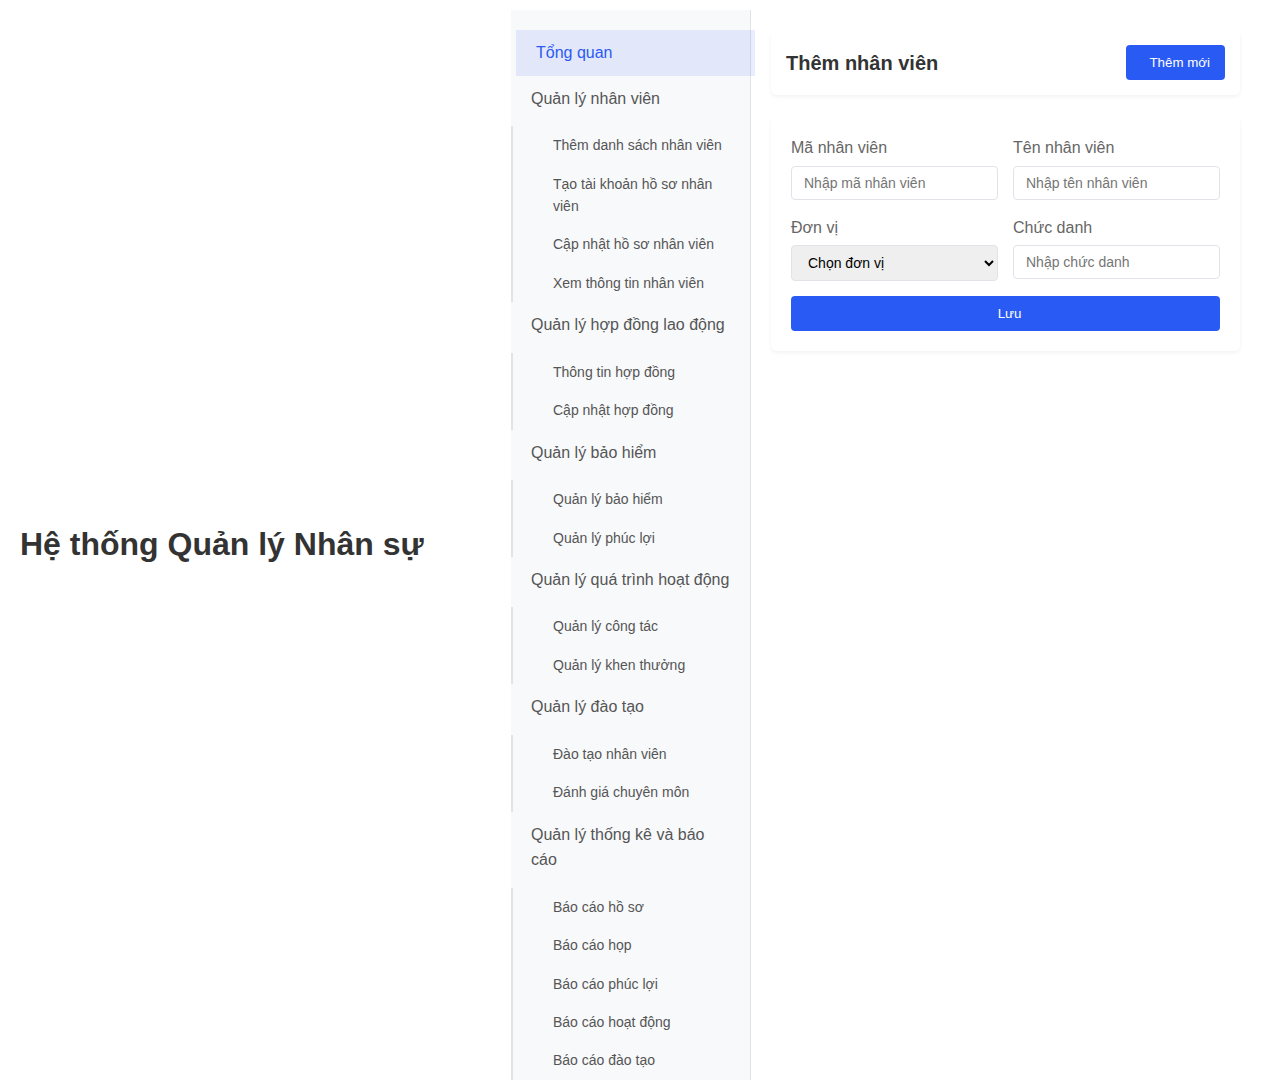
==== hethong.html @ c379ee9c "Add files via upload" ====
<!DOCTYPE html>
<html lang="en">
<head>
    <meta charset="UTF-8">
    <meta name="viewport" content="width=device-width, initial-scale=1.0">
    <title>Document</title>
    <link rel="stylesheet" href="hethong.css">
</head>
<body>
    <!-- App Header --> 
 <div class="app-header">
    <div class="logo">
        <h1>Hệ thống Quản lý Nhân sự</h1>
    </div>
    <div class="user-profile" id="user-profile" style="display: none;">
        <img src="https://via.placeholder.com/40" alt="Avatar" class="user-avatar" id="user-avatar">
        <div class="dropdown-menu" id="dropdown-menu" style="display: none;">
            <p id="username-display"></p>
            <button onclick="handleLogout()">Log Out</button>
        </div>
    </div>

<div class="app-container">
    <div class="sidebar">
        <ul class="sidebar-menu">
            <li>
                <a href="#" class="active">
                    <i class="fas fa-home"></i> Tổng quan
                </a>
            </li>
            <li>
                <a href="#" onclick="showSection('employee-management')">
                    <i class="fas fa-users"></i> Quản lý nhân viên
                </a>
                <ul>
                    <li><a href="#" onclick="showSection('employee-list')">Thêm danh sách nhân viên</a></li>
                    <li><a href="#" onclick="showSection('create-account')">Tạo tài khoản hồ sơ nhân viên</a></li>
                    <li><a href="#" onclick="showSection('update-profile')">Cập nhật hồ sơ nhân viên</a></li>
                    <li><a href="#" onclick="showSection('view-profile')">Xem thông tin nhân viên</a></li>
                </ul>
            </li>
            <li>
                <a href="#" onclick="showSection('contract-management')">
                    <i class="fas fa-file-contract"></i> Quản lý hợp đồng lao động
                </a>
                <ul>
                    <li><a href="#" onclick="showSection('contract-info')">Thông tin hợp đồng</a></li>
                    <li><a href="#" onclick="showSection('contract-update')">Cập nhật hợp đồng</a></li>
                </ul>
            </li>
            <li>
                <a href="#" onclick="showSection('insurance-management')">
                    <i class="fas fa-shield-alt"></i> Quản lý bảo hiểm
                </a>
                <ul>
                    <li><a href="#" onclick="showSection('insurance-management')">Quản lý bảo hiểm</a></li>
                    <li><a href="#" onclick="showSection('benefit-management')">Quản lý phúc lợi</a></li>
                </ul>
            </li>
            <li>
                <a href="#" onclick="showSection('work-process')">
                    <i class="fas fa-road"></i> Quản lý quá trình hoạt động
                </a>
                <ul>
                    <li><a href="#" onclick="showSection('work-assignment')">Quản lý công tác</a></li>
                    <li><a href="#" onclick="showSection('merit-management')">Quản lý khen thưởng</a></li>
                </ul>
            </li>
            <li>
                <a href="#" onclick="showSection('training')">
                    <i class="fas fa-graduation-cap"></i> Quản lý đào tạo
                </a>
                <ul>
                    <li><a href="#" onclick="showSection('employee-training')">Đào tạo nhân viên</a></li>
                    <li><a href="#" onclick="showSection('course-evaluation')">Đánh giá chuyên môn</a></li>
                </ul>
            </li>
            <li>
                <a href="#" onclick="showSection('reporting')">
                    <i class="fas fa-chart-bar"></i> Quản lý thống kê và báo cáo
                </a>
                <ul>
                    <li><a href="#" onclick="showSection('profile-report')">Báo cáo hồ sơ</a></li>
                    <li><a href="#" onclick="showSection('meeting-report')">Báo cáo họp</a></li>
                    <li><a href="#" onclick="showSection('salary-report')">Báo cáo phúc lợi</a></li>
                    <li><a href="#" onclick="showSection('activity-report')">Báo cáo hoạt động</a></li>
                    <li><a href="#" onclick="showSection('training-report')">Báo cáo đào tạo</a></li>
                </ul>
            </li>
        </ul>
    </div>
    <div class="main-content">
        <div class="content-header">
            <h1>Thêm nhân viên</h1>
            <button class="btn-primary" id="add-employee-btn">
                <i class="fas fa-plus"></i> Thêm mới
            </button>
        </div>
        <div class="content-area" id="content-area">
            <form id="add-employee-form">
                <div class="form-group">
                    <label>Mã nhân viên</label>
                    <input type="text" placeholder="Nhập mã nhân viên">
                </div>
                <div class="form-group">
                    <label>Tên nhân viên</label>
                    <input type="text" placeholder="Nhập tên nhân viên">
                </div>
                <div class="form-group">
                    <label>Đơn vị</label>
                    <select>
                        <option>Chọn đơn vị</option>
                        <option>Phòng nhân sự</option>
                        <option>Phòng kỹ thuật</option>
                    </select>
                </div>
                <div class="form-group">
                    <label>Chức danh</label>
                    <input type="text" placeholder="Nhập chức danh">
                </div>
                <button type="submit" class="btn-primary">
                    <i class="fas fa-save"></i> Lưu
                </button>
            </form>
        </div>
    </div>
</div>
</body>
</html>
---- hethong.css ----
:root {
    --primary-color: #2a5af4;
    --background-color: #f4f5f9;
    --text-color: #333;
    --card-bg: #ffffff;
    --border-color: #e0e4e8;
    --sidebar-bg: #f8f9fb;
    --sidebar-text: #555;
}

* {
    margin: 0;
    padding: 0;
    box-sizing: border-box;
}

body {
    font-family: -apple-system, BlinkMacSystemFont, 'Segoe UI', Roboto, 'Helvetica Neue', Arial, sans-serif;
    background-color: var(--background-color);
    color: var(--text-color);
    line-height: 1.6;
}

.app-header {
    background-color: var(--card-bg);
    display: flex;
    justify-content: space-between;
    align-items: center;
    padding: 10px 20px;
    box-shadow: 0 2px 4px rgba(0,0,0,0.05);
}

.user-profile {
    position: relative;
    display: inline-block;
    cursor: pointer;
}

.user-avatar {
    width: 40px;
    height: 40px;
    border-radius: 50%;
    border: 2px solid #ccc;
}

.dropdown-menu {
    position: absolute;
    top: 50px;
    right: 0;
    background: #fff;
    border: 1px solid #ccc;
    border-radius: 5px;
    padding: 10px;
    box-shadow: 0 4px 6px rgba(0, 0, 0, 0.1);
    z-index: 1000;
}

.dropdown-menu p {
    margin: 0;
    font-weight: bold;
}

.dropdown-menu button {
    margin-top: 10px;
    padding: 5px 10px;
    background: #f44336;
    color: #fff;
    border: none;
    border-radius: 5px;
    cursor: pointer;
}

.dropdown-menu button:hover {
    background: #d32f2f;
}

.app-container {
    display: flex;
    min-height: 100vh;
}

.sidebar {
    width: 240px;
    background-color: var(--sidebar-bg);
    border-right: 1px solid var(--border-color);
    padding-top: 20px;
    transition: width 0.3s ease;
}

.sidebar:hover {
    width: 260px;
}

.sidebar-menu {
    list-style: none;
}

.sidebar-menu > li > a {
    display: flex;
    align-items: center;
    padding: 10px 20px;
    color: var(--sidebar-text);
    text-decoration: none;
    font-weight: 500;
    transition: background-color 0.2s, transform 0.2s, color 0.3s;
}

.sidebar-menu > li > a:hover,
.sidebar-menu > li > a.active {
    background-color: rgba(42, 90, 244, 0.1);
    color: var(--primary-color);
    transform: translateX(5px);
}

.sidebar-menu ul {
    list-style: none;
    padding-left: 20px;
    margin-top: 5px;
    border-left: 2px solid var(--border-color);
}

.sidebar-menu ul li a {
    display: block;
    padding: 8px 20px;
    color: var(--sidebar-text);
    text-decoration: none;
    font-size: 14px;
    transition: color 0.3s, transform 0.2s;
}

.sidebar-menu ul li a:hover {
    color: var(--primary-color);
    transform: translateX(10px);
}

.sidebar-menu ul li a:active {
    color: #1e42c0;
    transform: translateX(10px) scale(0.98);
}

.sidebar-menu ul li a.active {
    font-weight: bold;
    color: var(--primary-color);
}

.main-content {
    flex-grow: 1;
    padding: 20px;
}

.content-header {
    display: flex;
    justify-content: space-between;
    align-items: center;
    margin-bottom: 20px;
    background-color: var(--card-bg);
    padding: 15px;
    border-radius: 6px;
    box-shadow: 0 2px 4px rgba(0,0,0,0.05);
}

.content-header h1 {
    font-size: 20px;
    font-weight: 600;
}

.content-area {
    background-color: var(--card-bg);
    border-radius: 6px;
    padding: 20px;
    box-shadow: 0 2px 4px rgba(0,0,0,0.05);
}

#add-employee-form {
    display: grid;
    grid-template-columns: 1fr 1fr;
    gap: 15px;
}

.form-group {
    display: flex;
    flex-direction: column;
}

.form-group label {
    margin-bottom: 5px;
    font-weight: 500;
    color: #666;
}

.form-group input,
.form-group select {
    padding: 8px 12px;
    border: 1px solid var(--border-color);
    border-radius: 4px;
    font-size: 14px;
}

.btn-primary, .btn-logout {
    background-color: var(--primary-color);
    color: white;
    border: none;
    padding: 10px 15px;
    border-radius: 4px;
    cursor: pointer;
    display: flex;
    align-items: center;
    justify-content: center;
    gap: 8px;
    transition: transform 0.2s ease, background-color 0.2s ease;
}

.btn-primary {
    grid-column: span 2;
}

.btn-primary:hover,
.btn-logout:hover {
    background-color: #1e42c0;
    transform: scale(1.05);
}

.btn-primary:active, .btn-logout:active {
    transform: scale(0.95);
}

.login-modal {
    display: none;
    position: fixed;
    z-index: 1000;
    left: 0;
    top: 0;
    width: 100%;
    height: 100%;
    background-color: rgba(0,0,0,0.5);
    justify-content: center;
    align-items: center;
    opacity: 0;
    transition: opacity 0.3s ease;
}

.login-modal.show {
    display: flex;
    opacity: 1;
}

.login-form {
    background-color: white;
    padding: 30px;
    border-radius: 8px;
    width: 300px;
    box-shadow: 0 4px 6px rgba(0,0,0,0.1);
    transform: scale(0.9);
    transition: transform 0.3s ease;
}

.login-modal.show .login-form {
    transform: scale(1);
}

@media (max-width: 768px) {
    #add-employee-form {
        grid-template-columns: 1fr;
    }

    .btn-primary {
        grid-column: span 1;
    }
}

/* Animation for sidebar menu items */
.sidebar-menu > li > a {
    transition: background-color 0.3s ease, transform 0.2s ease, color 0.3s ease;
}

.sidebar-menu > li > a:hover {
    transform: translateX(5px);
    color: var(--primary-color);
}

.sidebar-menu > li > a:active {
    transform: translateX(5px) scale(0.98);
    background-color: rgba(42, 90, 244, 0.2);
}

.sidebar-menu ul li a {
    transition: color 0.3s ease, transform 0.2s ease;
}

.sidebar-menu ul li a:hover {
    transform: translateX(10px);
    color: var(--primary-color);
}

.sidebar-menu ul li a:active {
    transform: translateX(10px) scale(0.98);
    color: #1e42c0;
}
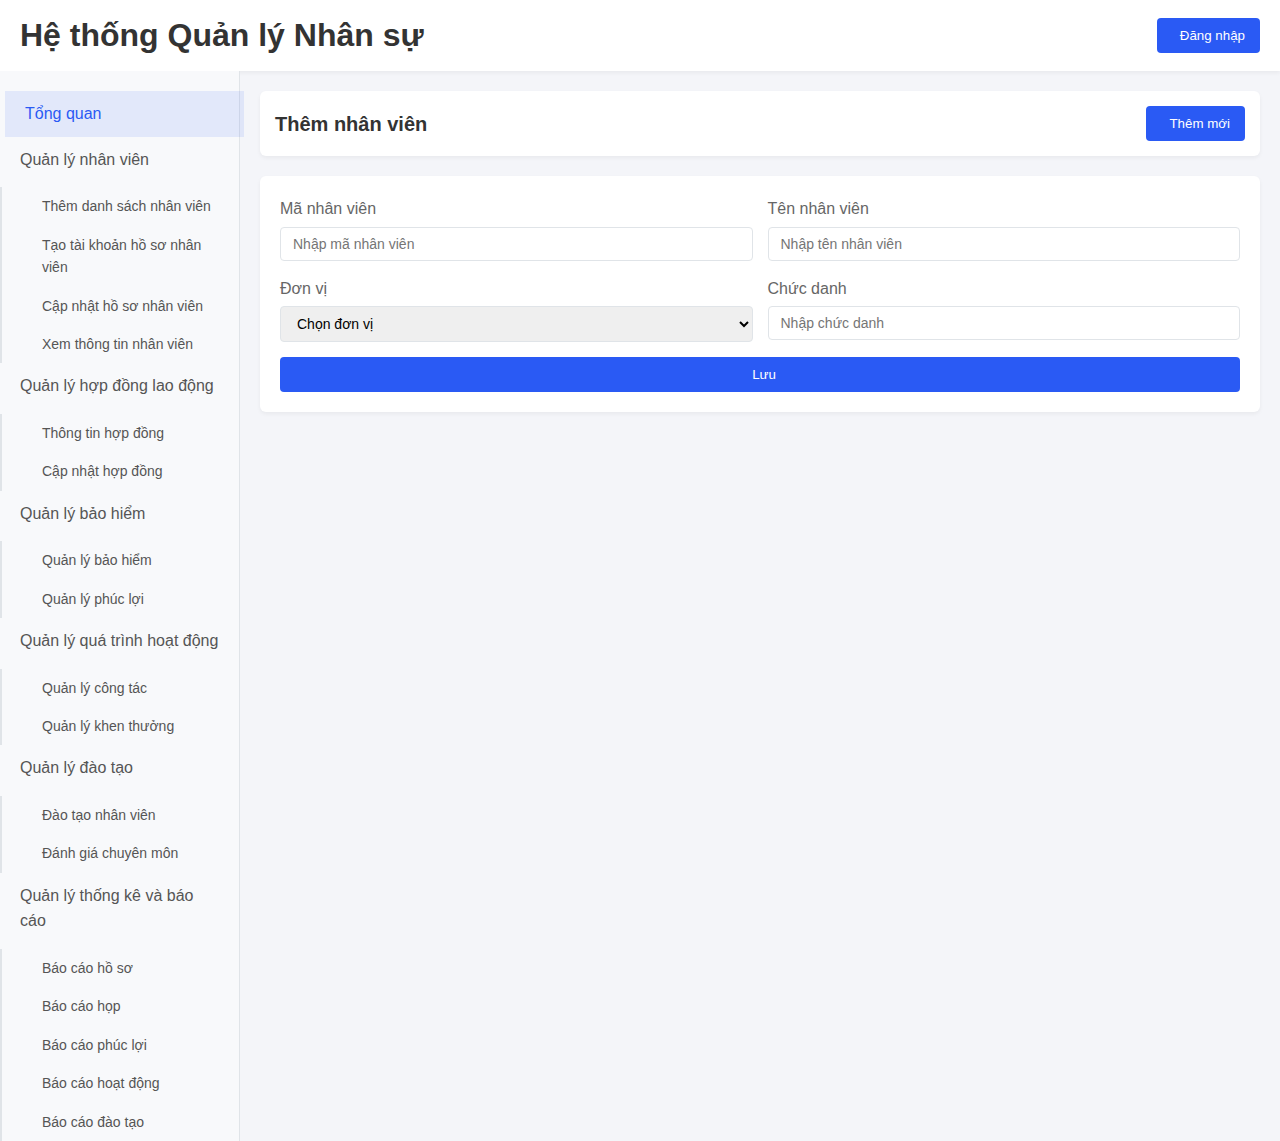
==== commit 08524ee8: "Update hethong.html" ====
--- a/hethong.html
+++ b/hethong.html
@@ -8,122 +8,127 @@
 </head>
 <body>
     <!-- App Header --> 
- <div class="app-header">
-    <div class="logo">
-        <h1>Hệ thống Quản lý Nhân sự</h1>
+    <div class="app-header">
+        <div class="logo">
+            <h1>Hệ thống Quản lý Nhân sự</h1>
+        </div>
+        <div class="user-profile" id="user-profile" style="display: none;">
+            <img src="/api/placeholder/40/40" alt="Avatar" class="user-avatar" id="user-avatar">
+            <span id="username-display"></span>
+            <button class="btn-logout" id="logout-btn">
+                <i class="fas fa-sign-out-alt"></i> Đăng xuất
+            </button>
+        </div>
+        <button class="btn-primary" id="login-btn">
+            <i class="fas fa-sign-in-alt"></i> Đăng nhập
+        </button>
     </div>
-    <div class="user-profile" id="user-profile" style="display: none;">
-        <img src="https://via.placeholder.com/40" alt="Avatar" class="user-avatar" id="user-avatar">
-        <div class="dropdown-menu" id="dropdown-menu" style="display: none;">
-            <p id="username-display"></p>
-            <button onclick="handleLogout()">Log Out</button>
+
+    <div class="app-container">
+        <div class="sidebar">
+            <ul class="sidebar-menu">
+                <li>
+                    <a href="#" class="active">
+                        <i class="fas fa-home"></i> Tổng quan
+                    </a>
+                </li>
+                <li>
+                    <a href="#" onclick="showSection('employee-management')">
+                        <i class="fas fa-users"></i> Quản lý nhân viên
+                    </a>
+                    <ul>
+                        <li><a href="#" onclick="showSection('employee-list')">Thêm danh sách nhân viên</a></li>
+                        <li><a href="#" onclick="showSection('create-account')">Tạo tài khoản hồ sơ nhân viên</a></li>
+                        <li><a href="#" onclick="showSection('update-profile')">Cập nhật hồ sơ nhân viên</a></li>
+                        <li><a href="#" onclick="showSection('view-profile')">Xem thông tin nhân viên</a></li>
+                    </ul>
+                </li>
+                <li>
+                    <a href="#" onclick="showSection('contract-management')">
+                        <i class="fas fa-file-contract"></i> Quản lý hợp đồng lao động
+                    </a>
+                    <ul>
+                        <li><a href="#" onclick="showSection('contract-info')">Thông tin hợp đồng</a></li>
+                        <li><a href="#" onclick="showSection('contract-update')">Cập nhật hợp đồng</a></li>
+                    </ul>
+                </li>
+                <li>
+                    <a href="#" onclick="showSection('insurance-management')">
+                        <i class="fas fa-shield-alt"></i> Quản lý bảo hiểm
+                    </a>
+                    <ul>
+                        <li><a href="#" onclick="showSection('insurance-management')">Quản lý bảo hiểm</a></li>
+                        <li><a href="#" onclick="showSection('benefit-management')">Quản lý phúc lợi</a></li>
+                    </ul>
+                </li>
+                <li>
+                    <a href="#" onclick="showSection('work-process')">
+                        <i class="fas fa-road"></i> Quản lý quá trình hoạt động
+                    </a>
+                    <ul>
+                        <li><a href="#" onclick="showSection('work-assignment')">Quản lý công tác</a></li>
+                        <li><a href="#" onclick="showSection('merit-management')">Quản lý khen thưởng</a></li>
+                    </ul>
+                </li>
+                <li>
+                    <a href="#" onclick="showSection('training')">
+                        <i class="fas fa-graduation-cap"></i> Quản lý đào tạo
+                    </a>
+                    <ul>
+                        <li><a href="#" onclick="showSection('employee-training')">Đào tạo nhân viên</a></li>
+                        <li><a href="#" onclick="showSection('course-evaluation')">Đánh giá chuyên môn</a></li>
+                    </ul>
+                </li>
+                <li>
+                    <a href="#" onclick="showSection('reporting')">
+                        <i class="fas fa-chart-bar"></i> Quản lý thống kê và báo cáo
+                    </a>
+                    <ul>
+                        <li><a href="#" onclick="showSection('profile-report')">Báo cáo hồ sơ</a></li>
+                        <li><a href="#" onclick="showSection('meeting-report')">Báo cáo họp</a></li>
+                        <li><a href="#" onclick="showSection('salary-report')">Báo cáo phúc lợi</a></li>
+                        <li><a href="#" onclick="showSection('activity-report')">Báo cáo hoạt động</a></li>
+                        <li><a href="#" onclick="showSection('training-report')">Báo cáo đào tạo</a></li>
+                    </ul>
+                </li>
+            </ul>
+        </div>
+        <div class="main-content">
+            <div class="content-header">
+                <h1>Thêm nhân viên</h1>
+                <button class="btn-primary" id="add-employee-btn">
+                    <i class="fas fa-plus"></i> Thêm mới
+                </button>
+            </div>
+            <div class="content-area" id="content-area">
+                <form id="add-employee-form">
+                    <div class="form-group">
+                        <label>Mã nhân viên</label>
+                        <input type="text" placeholder="Nhập mã nhân viên">
+                    </div>
+                    <div class="form-group">
+                        <label>Tên nhân viên</label>
+                        <input type="text" placeholder="Nhập tên nhân viên">
+                    </div>
+                    <div class="form-group">
+                        <label>Đơn vị</label>
+                        <select>
+                            <option>Chọn đơn vị</option>
+                            <option>Phòng nhân sự</option>
+                            <option>Phòng kỹ thuật</option>
+                        </select>
+                    </div>
+                    <div class="form-group">
+                        <label>Chức danh</label>
+                        <input type="text" placeholder="Nhập chức danh">
+                    </div>
+                    <button type="submit" class="btn-primary">
+                        <i class="fas fa-save"></i> Lưu
+                    </button>
+                </form>
+            </div>
         </div>
     </div>
 
-<div class="app-container">
-    <div class="sidebar">
-        <ul class="sidebar-menu">
-            <li>
-                <a href="#" class="active">
-                    <i class="fas fa-home"></i> Tổng quan
-                </a>
-            </li>
-            <li>
-                <a href="#" onclick="showSection('employee-management')">
-                    <i class="fas fa-users"></i> Quản lý nhân viên
-                </a>
-                <ul>
-                    <li><a href="#" onclick="showSection('employee-list')">Thêm danh sách nhân viên</a></li>
-                    <li><a href="#" onclick="showSection('create-account')">Tạo tài khoản hồ sơ nhân viên</a></li>
-                    <li><a href="#" onclick="showSection('update-profile')">Cập nhật hồ sơ nhân viên</a></li>
-                    <li><a href="#" onclick="showSection('view-profile')">Xem thông tin nhân viên</a></li>
-                </ul>
-            </li>
-            <li>
-                <a href="#" onclick="showSection('contract-management')">
-                    <i class="fas fa-file-contract"></i> Quản lý hợp đồng lao động
-                </a>
-                <ul>
-                    <li><a href="#" onclick="showSection('contract-info')">Thông tin hợp đồng</a></li>
-                    <li><a href="#" onclick="showSection('contract-update')">Cập nhật hợp đồng</a></li>
-                </ul>
-            </li>
-            <li>
-                <a href="#" onclick="showSection('insurance-management')">
-                    <i class="fas fa-shield-alt"></i> Quản lý bảo hiểm
-                </a>
-                <ul>
-                    <li><a href="#" onclick="showSection('insurance-management')">Quản lý bảo hiểm</a></li>
-                    <li><a href="#" onclick="showSection('benefit-management')">Quản lý phúc lợi</a></li>
-                </ul>
-            </li>
-            <li>
-                <a href="#" onclick="showSection('work-process')">
-                    <i class="fas fa-road"></i> Quản lý quá trình hoạt động
-                </a>
-                <ul>
-                    <li><a href="#" onclick="showSection('work-assignment')">Quản lý công tác</a></li>
-                    <li><a href="#" onclick="showSection('merit-management')">Quản lý khen thưởng</a></li>
-                </ul>
-            </li>
-            <li>
-                <a href="#" onclick="showSection('training')">
-                    <i class="fas fa-graduation-cap"></i> Quản lý đào tạo
-                </a>
-                <ul>
-                    <li><a href="#" onclick="showSection('employee-training')">Đào tạo nhân viên</a></li>
-                    <li><a href="#" onclick="showSection('course-evaluation')">Đánh giá chuyên môn</a></li>
-                </ul>
-            </li>
-            <li>
-                <a href="#" onclick="showSection('reporting')">
-                    <i class="fas fa-chart-bar"></i> Quản lý thống kê và báo cáo
-                </a>
-                <ul>
-                    <li><a href="#" onclick="showSection('profile-report')">Báo cáo hồ sơ</a></li>
-                    <li><a href="#" onclick="showSection('meeting-report')">Báo cáo họp</a></li>
-                    <li><a href="#" onclick="showSection('salary-report')">Báo cáo phúc lợi</a></li>
-                    <li><a href="#" onclick="showSection('activity-report')">Báo cáo hoạt động</a></li>
-                    <li><a href="#" onclick="showSection('training-report')">Báo cáo đào tạo</a></li>
-                </ul>
-            </li>
-        </ul>
-    </div>
-    <div class="main-content">
-        <div class="content-header">
-            <h1>Thêm nhân viên</h1>
-            <button class="btn-primary" id="add-employee-btn">
-                <i class="fas fa-plus"></i> Thêm mới
-            </button>
-        </div>
-        <div class="content-area" id="content-area">
-            <form id="add-employee-form">
-                <div class="form-group">
-                    <label>Mã nhân viên</label>
-                    <input type="text" placeholder="Nhập mã nhân viên">
-                </div>
-                <div class="form-group">
-                    <label>Tên nhân viên</label>
-                    <input type="text" placeholder="Nhập tên nhân viên">
-                </div>
-                <div class="form-group">
-                    <label>Đơn vị</label>
-                    <select>
-                        <option>Chọn đơn vị</option>
-                        <option>Phòng nhân sự</option>
-                        <option>Phòng kỹ thuật</option>
-                    </select>
-                </div>
-                <div class="form-group">
-                    <label>Chức danh</label>
-                    <input type="text" placeholder="Nhập chức danh">
-                </div>
-                <button type="submit" class="btn-primary">
-                    <i class="fas fa-save"></i> Lưu
-                </button>
-            </form>
-        </div>
-    </div>
-</div>
 </body>
-</html>+</html>
--- a/hethong.css
+++ b/hethong.css
@@ -31,47 +31,16 @@
 }
 
 .user-profile {
-    position: relative;
-    display: inline-block;
-    cursor: pointer;
+    display: flex;
+    align-items: center;
+    gap: 10px;
 }
 
 .user-avatar {
     width: 40px;
     height: 40px;
     border-radius: 50%;
-    border: 2px solid #ccc;
-}
-
-.dropdown-menu {
-    position: absolute;
-    top: 50px;
-    right: 0;
-    background: #fff;
-    border: 1px solid #ccc;
-    border-radius: 5px;
-    padding: 10px;
-    box-shadow: 0 4px 6px rgba(0, 0, 0, 0.1);
-    z-index: 1000;
-}
-
-.dropdown-menu p {
-    margin: 0;
-    font-weight: bold;
-}
-
-.dropdown-menu button {
-    margin-top: 10px;
-    padding: 5px 10px;
-    background: #f44336;
-    color: #fff;
-    border: none;
-    border-radius: 5px;
-    cursor: pointer;
-}
-
-.dropdown-menu button:hover {
-    background: #d32f2f;
+    object-fit: cover;
 }
 
 .app-container {
@@ -295,4 +264,4 @@
 .sidebar-menu ul li a:active {
     transform: translateX(10px) scale(0.98);
     color: #1e42c0;
-}+}
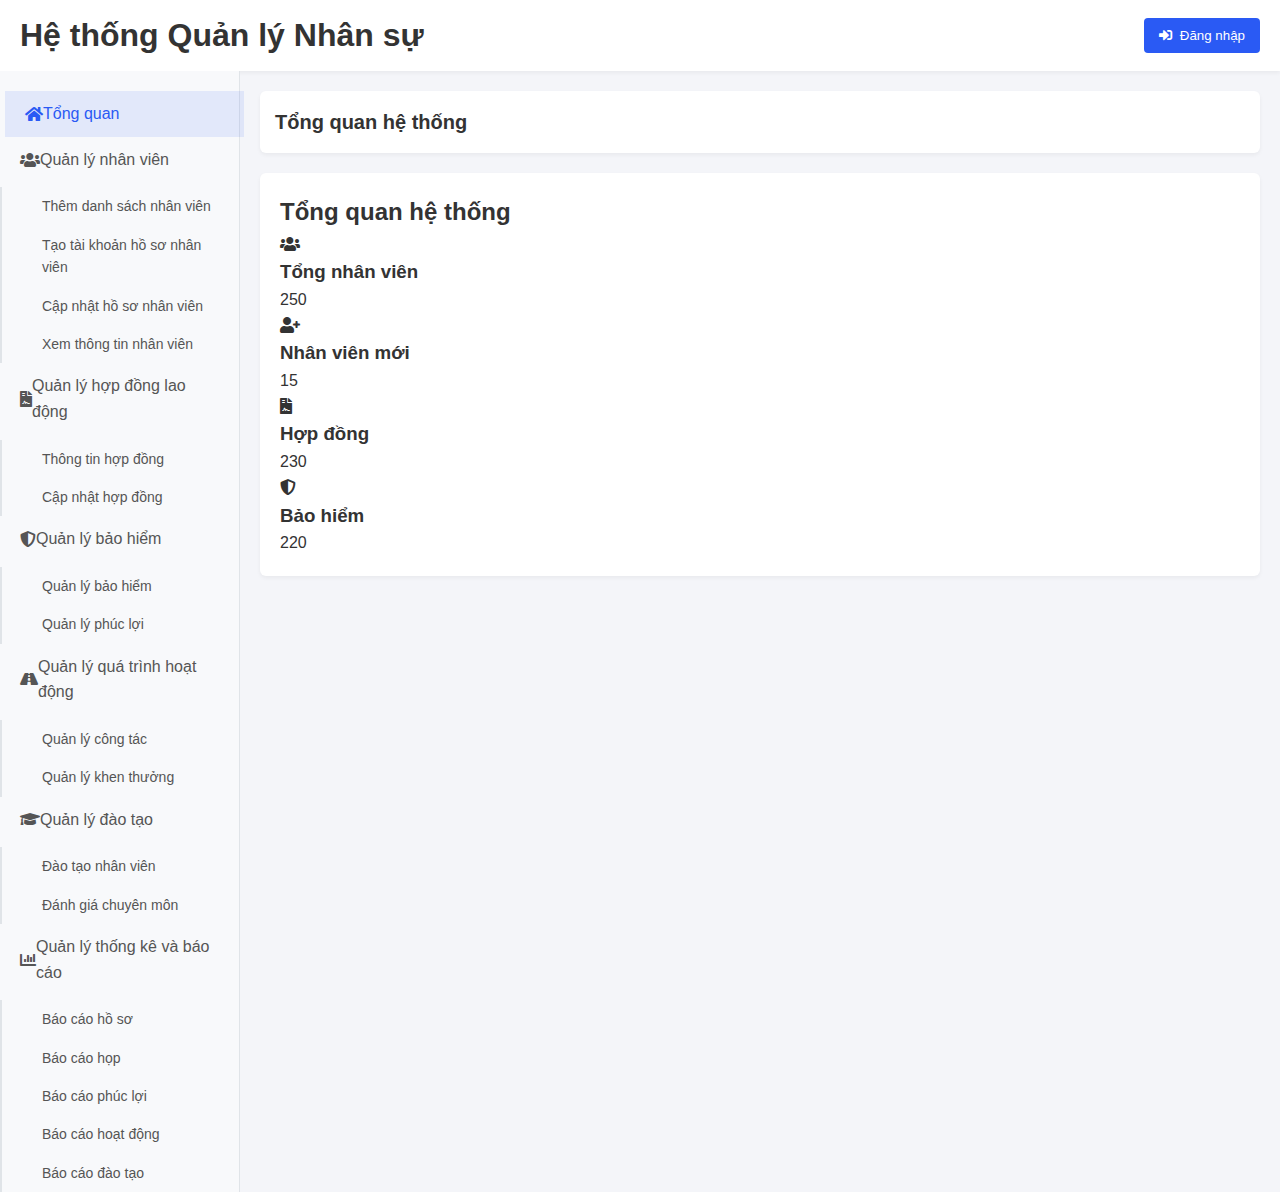
==== commit ff4d71ad: "Update hethong.html" ====
--- a/hethong.html
+++ b/hethong.html
@@ -3,8 +3,9 @@
 <head>
     <meta charset="UTF-8">
     <meta name="viewport" content="width=device-width, initial-scale=1.0">
-    <title>Document</title>
+    <title>Hệ thống Quản lý Nhân sự</title>
     <link rel="stylesheet" href="hethong.css">
+    <link rel="stylesheet" href="https://cdnjs.cloudflare.com/ajax/libs/font-awesome/5.15.4/css/all.min.css">
 </head>
 <body>
     <!-- App Header --> 
@@ -28,12 +29,12 @@
         <div class="sidebar">
             <ul class="sidebar-menu">
                 <li>
-                    <a href="#" class="active">
+                    <a href="#" class="active" onclick="showSection('dashboard')">
                         <i class="fas fa-home"></i> Tổng quan
                     </a>
                 </li>
                 <li>
-                    <a href="#" onclick="showSection('employee-management')">
+                    <a href="#" onclick="toggleSubmenu(this)">
                         <i class="fas fa-users"></i> Quản lý nhân viên
                     </a>
                     <ul>
@@ -44,7 +45,7 @@
                     </ul>
                 </li>
                 <li>
-                    <a href="#" onclick="showSection('contract-management')">
+                    <a href="#" onclick="toggleSubmenu(this)">
                         <i class="fas fa-file-contract"></i> Quản lý hợp đồng lao động
                     </a>
                     <ul>
@@ -53,7 +54,7 @@
                     </ul>
                 </li>
                 <li>
-                    <a href="#" onclick="showSection('insurance-management')">
+                    <a href="#" onclick="toggleSubmenu(this)">
                         <i class="fas fa-shield-alt"></i> Quản lý bảo hiểm
                     </a>
                     <ul>
@@ -62,7 +63,7 @@
                     </ul>
                 </li>
                 <li>
-                    <a href="#" onclick="showSection('work-process')">
+                    <a href="#" onclick="toggleSubmenu(this)">
                         <i class="fas fa-road"></i> Quản lý quá trình hoạt động
                     </a>
                     <ul>
@@ -71,7 +72,7 @@
                     </ul>
                 </li>
                 <li>
-                    <a href="#" onclick="showSection('training')">
+                    <a href="#" onclick="toggleSubmenu(this)">
                         <i class="fas fa-graduation-cap"></i> Quản lý đào tạo
                     </a>
                     <ul>
@@ -80,7 +81,7 @@
                     </ul>
                 </li>
                 <li>
-                    <a href="#" onclick="showSection('reporting')">
+                    <a href="#" onclick="toggleSubmenu(this)">
                         <i class="fas fa-chart-bar"></i> Quản lý thống kê và báo cáo
                     </a>
                     <ul>
@@ -95,40 +96,448 @@
         </div>
         <div class="main-content">
             <div class="content-header">
-                <h1>Thêm nhân viên</h1>
+                <h1 id="section-title">Thêm nhân viên</h1>
                 <button class="btn-primary" id="add-employee-btn">
                     <i class="fas fa-plus"></i> Thêm mới
                 </button>
             </div>
             <div class="content-area" id="content-area">
-                <form id="add-employee-form">
-                    <div class="form-group">
-                        <label>Mã nhân viên</label>
-                        <input type="text" placeholder="Nhập mã nhân viên">
+                <!-- Dashboard Section -->
+                <div id="dashboard" class="section">
+                    <h2>Tổng quan hệ thống</h2>
+                    <div class="dashboard-stats">
+                        <div class="stat-card">
+                            <i class="fas fa-users"></i>
+                            <h3>Tổng nhân viên</h3>
+                            <p>250</p>
+                        </div>
+                        <div class="stat-card">
+                            <i class="fas fa-user-plus"></i>
+                            <h3>Nhân viên mới</h3>
+                            <p>15</p>
+                        </div>
+                        <div class="stat-card">
+                            <i class="fas fa-file-contract"></i>
+                            <h3>Hợp đồng</h3>
+                            <p>230</p>
+                        </div>
+                        <div class="stat-card">
+                            <i class="fas fa-shield-alt"></i>
+                            <h3>Bảo hiểm</h3>
+                            <p>220</p>
+                        </div>
                     </div>
-                    <div class="form-group">
-                        <label>Tên nhân viên</label>
-                        <input type="text" placeholder="Nhập tên nhân viên">
+                </div>
+
+                <!-- Employee List Section -->
+                <div id="employee-list" class="section" style="display: none;">
+                    <h2>Danh sách nhân viên</h2>
+                    <div class="table-container">
+                        <table id="employees-table">
+                            <thead>
+                                <tr>
+                                    <th>Mã NV</th>
+                                    <th>Họ tên</th>
+                                    <th>Đơn vị</th>
+                                    <th>Chức danh</th>
+                                    <th>Thao tác</th>
+                                </tr>
+                            </thead>
+                            <tbody>
+                                <tr>
+                                    <td>NV001</td>
+                                    <td>Nguyễn Văn A</td>
+                                    <td>Phòng nhân sự</td>
+                                    <td>Trưởng phòng</td>
+                                    <td>
+                                        <button class="btn-action"><i class="fas fa-edit"></i></button>
+                                        <button class="btn-action"><i class="fas fa-trash"></i></button>
+                                    </td>
+                                </tr>
+                                <tr>
+                                    <td>NV002</td>
+                                    <td>Trần Thị B</td>
+                                    <td>Phòng kỹ thuật</td>
+                                    <td>Nhân viên</td>
+                                    <td>
+                                        <button class="btn-action"><i class="fas fa-edit"></i></button>
+                                        <button class="btn-action"><i class="fas fa-trash"></i></button>
+                                    </td>
+                                </tr>
+                            </tbody>
+                        </table>
                     </div>
-                    <div class="form-group">
-                        <label>Đơn vị</label>
-                        <select>
-                            <option>Chọn đơn vị</option>
-                            <option>Phòng nhân sự</option>
-                            <option>Phòng kỹ thuật</option>
-                        </select>
-                    </div>
-                    <div class="form-group">
-                        <label>Chức danh</label>
-                        <input type="text" placeholder="Nhập chức danh">
-                    </div>
-                    <button type="submit" class="btn-primary">
-                        <i class="fas fa-save"></i> Lưu
-                    </button>
-                </form>
+                </div>
+
+                <!-- Create Account Section -->
+                <div id="create-account" class="section" style="display: none;">
+                    <h2>Tạo tài khoản nhân viên</h2>
+                    <form id="create-account-form">
+                        <div class="form-group">
+                            <label>Mã nhân viên</label>
+                            <input type="text" placeholder="Nhập mã nhân viên">
+                        </div>
+                        <div class="form-group">
+                            <label>Tên đăng nhập</label>
+                            <input type="text" placeholder="Nhập tên đăng nhập">
+                        </div>
+                        <div class="form-group">
+                            <label>Mật khẩu</label>
+                            <input type="password" placeholder="Nhập mật khẩu">
+                        </div>
+                        <div class="form-group">
+                            <label>Xác nhận mật khẩu</label>
+                            <input type="password" placeholder="Xác nhận mật khẩu">
+                        </div>
+                        <div class="form-group">
+                            <label>Email</label>
+                            <input type="email" placeholder="Nhập email">
+                        </div>
+                        <div class="form-group">
+                            <label>Quyền truy cập</label>
+                            <select>
+                                <option>Quản trị viên</option>
+                                <option>Nhân viên</option>
+                                <option>Quản lý</option>
+                            </select>
+                        </div>
+                        <button type="submit" class="btn-primary">
+                            <i class="fas fa-save"></i> Tạo tài khoản
+                        </button>
+                    </form>
+                </div>
+
+                <!-- Add Employee Form -->
+                <div id="add-employee-form-section" class="section">
+                    <form id="add-employee-form">
+                        <div class="form-group">
+                            <label>Mã nhân viên</label>
+                            <input type="text" placeholder="Nhập mã nhân viên">
+                        </div>
+                        <div class="form-group">
+                            <label>Tên nhân viên</label>
+                            <input type="text" placeholder="Nhập tên nhân viên">
+                        </div>
+                        <div class="form-group">
+                            <label>Đơn vị</label>
+                            <select>
+                                <option>Chọn đơn vị</option>
+                                <option>Phòng nhân sự</option>
+                                <option>Phòng kỹ thuật</option>
+                                <option>Phòng kinh doanh</option>
+                                <option>Phòng tài chính</option>
+                            </select>
+                        </div>
+                        <div class="form-group">
+                            <label>Chức danh</label>
+                            <input type="text" placeholder="Nhập chức danh">
+                        </div>
+                        <div class="form-group">
+                            <label>Ngày sinh</label>
+                            <input type="date">
+                        </div>
+                        <div class="form-group">
+                            <label>Giới tính</label>
+                            <select>
+                                <option>Chọn giới tính</option>
+                                <option>Nam</option>
+                                <option>Nữ</option>
+                            </select>
+                        </div>
+                        <div class="form-group">
+                            <label>Số điện thoại</label>
+                            <input type="tel" placeholder="Nhập số điện thoại">
+                        </div>
+                        <div class="form-group">
+                            <label>Email</label>
+                            <input type="email" placeholder="Nhập email">
+                        </div>
+                        <button type="submit" class="btn-primary">
+                            <i class="fas fa-save"></i> Lưu
+                        </button>
+                    </form>
+                </div>
+
+                <!-- Add other sections as needed -->
+                <div id="update-profile" class="section" style="display: none;">
+                    <h2>Cập nhật hồ sơ nhân viên</h2>
+                    <!-- Content will be similar to add employee form but with loaded data -->
+                </div>
+
+                <div id="view-profile" class="section" style="display: none;">
+                    <h2>Xem thông tin nhân viên</h2>
+                    <!-- Content will be a read-only view of employee data -->
+                </div>
+
+                <div id="contract-info" class="section" style="display: none;">
+                    <h2>Thông tin hợp đồng</h2>
+                    <!-- Contract information content -->
+                </div>
+                
+                <div id="contract-update" class="section" style="display: none;">
+                    <h2>Cập nhật hợp đồng</h2>
+                    <!-- Contract update form -->
+                </div>
+
+                <div id="insurance-management" class="section" style="display: none;">
+                    <h2>Quản lý bảo hiểm</h2>
+                    <!-- Insurance management content -->
+                </div>
+
+                <div id="benefit-management" class="section" style="display: none;">
+                    <h2>Quản lý phúc lợi</h2>
+                    <!-- Benefit management content -->
+                </div>
+
+                <div id="work-assignment" class="section" style="display: none;">
+                    <h2>Quản lý công tác</h2>
+                    <!-- Work assignment content -->
+                </div>
+
+                <div id="merit-management" class="section" style="display: none;">
+                    <h2>Quản lý khen thưởng</h2>
+                    <!-- Merit management content -->
+                </div>
+
+                <div id="employee-training" class="section" style="display: none;">
+                    <h2>Đào tạo nhân viên</h2>
+                    <!-- Employee training content -->
+                </div>
+
+                <div id="course-evaluation" class="section" style="display: none;">
+                    <h2>Đánh giá chuyên môn</h2>
+                    <!-- Course evaluation content -->
+                </div>
+
+                <div id="profile-report" class="section" style="display: none;">
+                    <h2>Báo cáo hồ sơ</h2>
+                    <!-- Profile report content -->
+                </div>
+
+                <div id="meeting-report" class="section" style="display: none;">
+                    <h2>Báo cáo họp</h2>
+                    <!-- Meeting report content -->
+                </div>
+
+                <div id="salary-report" class="section" style="display: none;">
+                    <h2>Báo cáo phúc lợi</h2>
+                    <!-- Salary report content -->
+                </div>
+
+                <div id="activity-report" class="section" style="display: none;">
+                    <h2>Báo cáo hoạt động</h2>
+                    <!-- Activity report content -->
+                </div>
+
+                <div id="training-report" class="section" style="display: none;">
+                    <h2>Báo cáo đào tạo</h2>
+                    <!-- Training report content -->
+                </div>
             </div>
         </div>
     </div>
 
+    <!-- Login Modal -->
+    <div class="login-modal" id="login-modal">
+        <div class="login-form">
+            <h2>Đăng nhập</h2>
+            <form id="login-form">
+                <div class="form-group">
+                    <label>Tên đăng nhập</label>
+                    <input type="text" id="username" placeholder="Nhập tên đăng nhập">
+                </div>
+                <div class="form-group">
+                    <label>Mật khẩu</label>
+                    <input type="password" id="password" placeholder="Nhập mật khẩu">
+                </div>
+                <button type="submit" class="btn-primary">
+                    <i class="fas fa-sign-in-alt"></i> Đăng nhập
+                </button>
+            </form>
+            <button class="close-btn" id="close-modal">
+                <i class="fas fa-times"></i>
+            </button>
+        </div>
+    </div>
+
+    <script>
+        // Mock user data for login demo
+        const users = [
+            { username: 'admin', password: 'admin123', name: 'Quản trị viên' },
+            { username: 'user', password: 'user123', name: 'Người dùng' }
+        ];
+
+        // DOM elements
+        const loginBtn = document.getElementById('login-btn');
+        const logoutBtn = document.getElementById('logout-btn');
+        const userProfile = document.getElementById('user-profile');
+        const loginModal = document.getElementById('login-modal');
+        const closeModal = document.getElementById('close-modal');
+        const loginForm = document.getElementById('login-form');
+        const usernameInput = document.getElementById('username');
+        const passwordInput = document.getElementById('password');
+        const usernameDisplay = document.getElementById('username-display');
+        const sectionTitle = document.getElementById('section-title');
+        const addEmployeeBtn = document.getElementById('add-employee-btn');
+
+        // Show login modal
+        loginBtn.addEventListener('click', () => {
+            loginModal.classList.add('show');
+        });
+
+        // Close login modal
+        closeModal.addEventListener('click', () => {
+            loginModal.classList.remove('show');
+        });
+
+        // Handle login form submission
+        loginForm.addEventListener('submit', (e) => {
+            e.preventDefault();
+            const username = usernameInput.value;
+            const password = passwordInput.value;
+            
+            const user = users.find(u => u.username === username && u.password === password);
+            
+            if (user) {
+                // Login successful
+                loginModal.classList.remove('show');
+                loginBtn.style.display = 'none';
+                userProfile.style.display = 'flex';
+                usernameDisplay.textContent = user.name;
+                
+                // Store login state in session storage
+                sessionStorage.setItem('loggedIn', 'true');
+                sessionStorage.setItem('username', user.username);
+                sessionStorage.setItem('displayName', user.name);
+                
+                alert('Đăng nhập thành công!');
+            } else {
+                // Login failed
+                alert('Tên đăng nhập hoặc mật khẩu không đúng!');
+            }
+        });
+
+        // Handle logout
+        logoutBtn.addEventListener('click', () => {
+            loginBtn.style.display = 'flex';
+            userProfile.style.display = 'none';
+            
+            // Clear login state
+            sessionStorage.removeItem('loggedIn');
+            sessionStorage.removeItem('username');
+            sessionStorage.removeItem('displayName');
+            
+            alert('Đã đăng xuất!');
+        });
+
+        // Check login state on page load
+        window.addEventListener('DOMContentLoaded', () => {
+            const isLoggedIn = sessionStorage.getItem('loggedIn') === 'true';
+            if (isLoggedIn) {
+                const displayName = sessionStorage.getItem('displayName');
+                loginBtn.style.display = 'none';
+                userProfile.style.display = 'flex';
+                usernameDisplay.textContent = displayName;
+            }
+            
+            // Show dashboard by default
+            showSection('dashboard');
+        });
+
+        // Toggle submenu visibility
+        function toggleSubmenu(element) {
+            const submenu = element.nextElementSibling;
+            if (submenu.style.display === 'block') {
+                submenu.style.display = 'none';
+            } else {
+                // Hide all other submenus
+                const submenus = document.querySelectorAll('.sidebar-menu ul');
+                submenus.forEach(menu => {
+                    menu.style.display = 'none';
+                });
+                submenu.style.display = 'block';
+            }
+        }
+
+        // Show section content
+        function showSection(sectionId) {
+            // Update active menu item
+            const menuLinks = document.querySelectorAll('.sidebar-menu a');
+            menuLinks.forEach(link => {
+                link.classList.remove('active');
+                if (link.getAttribute('onclick') && link.getAttribute('onclick').includes(sectionId)) {
+                    link.classList.add('active');
+                }
+            });
+            
+            // Hide all sections
+            const sections = document.querySelectorAll('.section');
+            sections.forEach(section => {
+                section.style.display = 'none';
+            });
+            
+            // Show selected section
+            const selectedSection = document.getElementById(sectionId);
+            if (selectedSection) {
+                selectedSection.style.display = 'block';
+                
+                // Update section title
+                let title = "Tổng quan";
+                switch(sectionId) {
+                    case 'dashboard': title = "Tổng quan hệ thống"; break;
+                    case 'employee-list': title = "Danh sách nhân viên"; break;
+                    case 'create-account': title = "Tạo tài khoản nhân viên"; break;
+                    case 'update-profile': title = "Cập nhật hồ sơ nhân viên"; break;
+                    case 'view-profile': title = "Xem thông tin nhân viên"; break;
+                    case 'contract-info': title = "Thông tin hợp đồng"; break;
+                    case 'contract-update': title = "Cập nhật hợp đồng"; break;
+                    case 'insurance-management': title = "Quản lý bảo hiểm"; break;
+                    case 'benefit-management': title = "Quản lý phúc lợi"; break;
+                    case 'work-assignment': title = "Quản lý công tác"; break;
+                    case 'merit-management': title = "Quản lý khen thưởng"; break;
+                    case 'employee-training': title = "Đào tạo nhân viên"; break;
+                    case 'course-evaluation': title = "Đánh giá chuyên môn"; break;
+                    case 'profile-report': title = "Báo cáo hồ sơ"; break;
+                    case 'meeting-report': title = "Báo cáo họp"; break;
+                    case 'salary-report': title = "Báo cáo phúc lợi"; break;
+                    case 'activity-report': title = "Báo cáo hoạt động"; break;
+                    case 'training-report': title = "Báo cáo đào tạo"; break;
+                    case 'add-employee-form-section': title = "Thêm nhân viên"; break;
+                }
+                sectionTitle.textContent = title;
+
+                // Show/hide action button based on section
+                if (sectionId === 'employee-list') {
+                    addEmployeeBtn.style.display = 'flex';
+                    addEmployeeBtn.innerHTML = '<i class="fas fa-plus"></i> Thêm nhân viên';
+                    addEmployeeBtn.onclick = function() { showSection('add-employee-form-section'); };
+                } else if (sectionId === 'add-employee-form-section') {
+                    addEmployeeBtn.style.display = 'none';
+                } else {
+                    addEmployeeBtn.style.display = 'none';
+                }
+            }
+        }
+
+        // Handle Add Employee button click
+        addEmployeeBtn.addEventListener('click', () => {
+            showSection('add-employee-form-section');
+        });
+
+        // Handle form submissions
+        document.getElementById('add-employee-form').addEventListener('submit', function(e) {
+            e.preventDefault();
+            alert('Đã lưu thông tin nhân viên!');
+            showSection('employee-list');
+        });
+
+        // Add event listeners for other forms as needed
+        if (document.getElementById('create-account-form')) {
+            document.getElementById('create-account-form').addEventListener('submit', function(e) {
+                e.preventDefault();
+                alert('Đã tạo tài khoản thành công!');
+            });
+        }
+    </script>
 </body>
 </html>
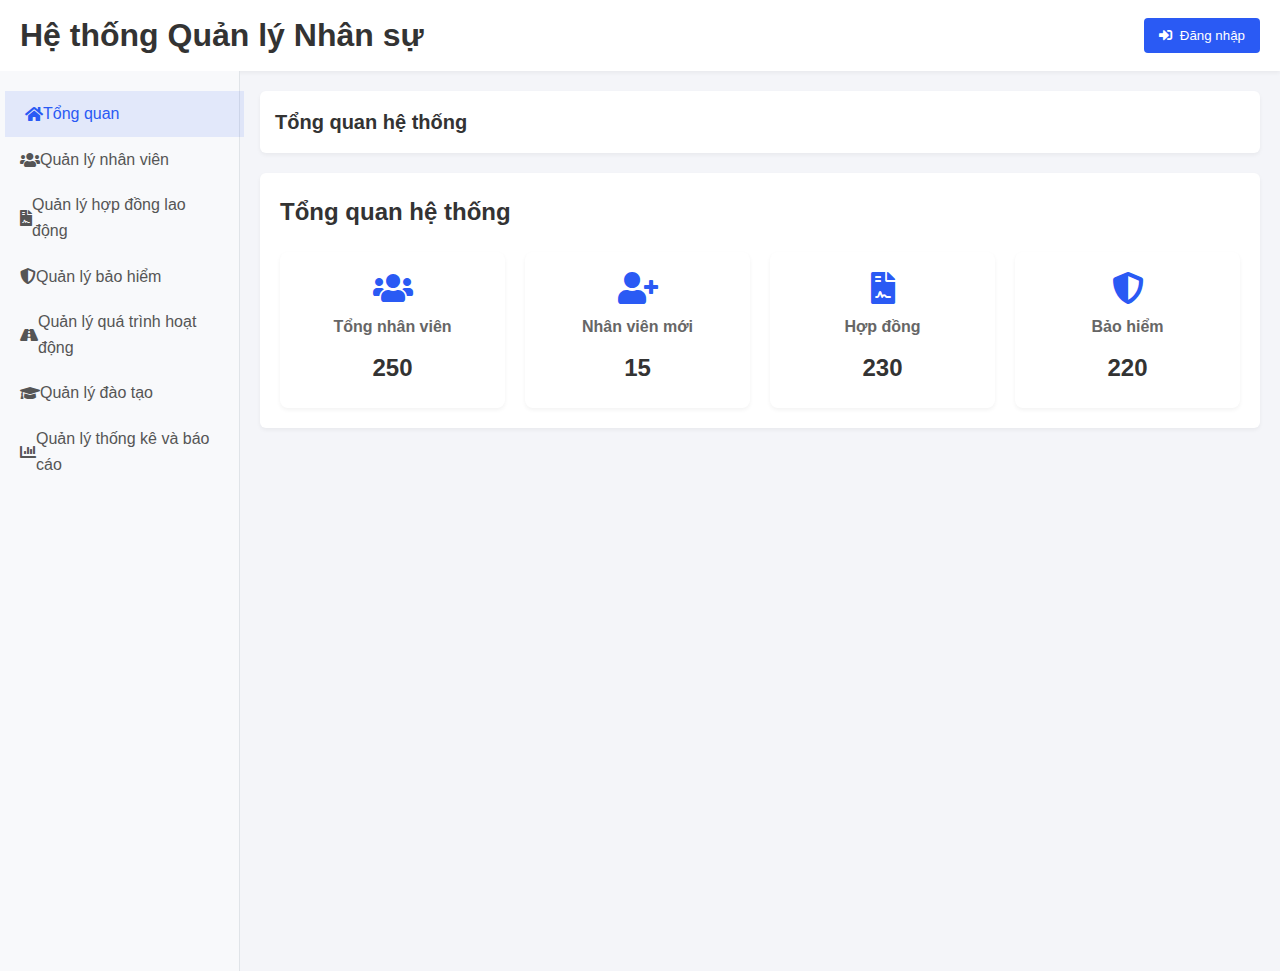
==== commit e7a630cf: "Update hethong.html" ====
--- a/hethong.html
+++ b/hethong.html
@@ -6,6 +6,40 @@
     <title>Hệ thống Quản lý Nhân sự</title>
     <link rel="stylesheet" href="hethong.css">
     <link rel="stylesheet" href="https://cdnjs.cloudflare.com/ajax/libs/font-awesome/5.15.4/css/all.min.css">
+    <style>
+        /* Additional styles for user avatar dropdown */
+        .user-avatar-container {
+            position: relative;
+            cursor: pointer;
+        }
+
+        .user-avatar {
+            border-radius: 50%;
+            cursor: pointer;
+        }
+
+        .user-dropdown {
+            position: absolute;
+            top: 45px;
+            right: 0;
+            background-color: white;
+            box-shadow: 0 2px 10px rgba(0,0,0,0.2);
+            border-radius: 4px;
+            width: 150px;
+            z-index: 100;
+            display: none;
+        }
+
+        .dropdown-item {
+            padding: 10px 15px;
+            cursor: pointer;
+            transition: background-color 0.3s;
+        }
+
+        .dropdown-item:hover {
+            background-color: #f5f5f5;
+        }
+    </style>
 </head>
 <body>
     <!-- App Header --> 
@@ -14,11 +48,18 @@
             <h1>Hệ thống Quản lý Nhân sự</h1>
         </div>
         <div class="user-profile" id="user-profile" style="display: none;">
-            <img src="/api/placeholder/40/40" alt="Avatar" class="user-avatar" id="user-avatar">
+            <div class="user-avatar-container">
+                <img src="/api/placeholder/40/40" alt="Avatar" class="user-avatar" id="user-avatar">
+                <div class="user-dropdown" id="user-dropdown">
+                    <div class="dropdown-item" id="view-user-info">
+                        <i class="fas fa-user-circle"></i> Xem thông tin
+                    </div>
+                    <div class="dropdown-item" id="logout-btn">
+                        <i class="fas fa-sign-out-alt"></i> Đăng xuất
+                    </div>
+                </div>
+            </div>
             <span id="username-display"></span>
-            <button class="btn-logout" id="logout-btn">
-                <i class="fas fa-sign-out-alt"></i> Đăng xuất
-            </button>
         </div>
         <button class="btn-primary" id="login-btn">
             <i class="fas fa-sign-in-alt"></i> Đăng nhập
@@ -267,6 +308,30 @@
                 <div id="view-profile" class="section" style="display: none;">
                     <h2>Xem thông tin nhân viên</h2>
                     <!-- Content will be a read-only view of employee data -->
+                    <div class="user-profile-info">
+                        <div class="profile-header">
+                            <img src="/api/placeholder/100/100" alt="Profile Image" class="profile-image">
+                            <h3 id="profile-name">Tên người dùng</h3>
+                        </div>
+                        <div class="profile-details">
+                            <div class="detail-item">
+                                <span class="detail-label">Tên đăng nhập:</span>
+                                <span class="detail-value" id="profile-username"></span>
+                            </div>
+                            <div class="detail-item">
+                                <span class="detail-label">Chức vụ:</span>
+                                <span class="detail-value" id="profile-role"></span>
+                            </div>
+                            <div class="detail-item">
+                                <span class="detail-label">Email:</span>
+                                <span class="detail-value" id="profile-email"></span>
+                            </div>
+                            <div class="detail-item">
+                                <span class="detail-label">Phòng ban:</span>
+                                <span class="detail-value" id="profile-department"></span>
+                            </div>
+                        </div>
+                    </div>
                 </div>
 
                 <div id="contract-info" class="section" style="display: none;">
@@ -363,13 +428,12 @@
     <script>
         // Mock user data for login demo
         const users = [
-            { username: 'admin', password: 'admin123', name: 'Quản trị viên' },
-            { username: 'user', password: 'user123', name: 'Người dùng' }
+            { username: 'admin', password: 'admin123', name: 'Quản trị viên', role: 'Administrator', email: 'admin@company.com', department: 'IT' },
+            { username: 'user', password: 'user123', name: 'Người dùng', role: 'User', email: 'user@company.com', department: 'HR' }
         ];
 
         // DOM elements
         const loginBtn = document.getElementById('login-btn');
-        const logoutBtn = document.getElementById('logout-btn');
         const userProfile = document.getElementById('user-profile');
         const loginModal = document.getElementById('login-modal');
         const closeModal = document.getElementById('close-modal');
@@ -379,6 +443,10 @@
         const usernameDisplay = document.getElementById('username-display');
         const sectionTitle = document.getElementById('section-title');
         const addEmployeeBtn = document.getElementById('add-employee-btn');
+        const userAvatar = document.getElementById('user-avatar');
+        const userDropdown = document.getElementById('user-dropdown');
+        const viewUserInfo = document.getElementById('view-user-info');
+        const logoutBtn = document.getElementById('logout-btn');
 
         // Show login modal
         loginBtn.addEventListener('click', () => {
@@ -388,6 +456,38 @@
         // Close login modal
         closeModal.addEventListener('click', () => {
             loginModal.classList.remove('show');
+        });
+
+        // Toggle dropdown when clicking on avatar
+        userAvatar.addEventListener('click', () => {
+            userDropdown.style.display = userDropdown.style.display === 'block' ? 'none' : 'block';
+        });
+        
+        // Close dropdown when clicking elsewhere
+        document.addEventListener('click', (e) => {
+            if (!userAvatar.contains(e.target) && !userDropdown.contains(e.target)) {
+                userDropdown.style.display = 'none';
+            }
+        });
+        
+        // View user info action
+        viewUserInfo.addEventListener('click', () => {
+            userDropdown.style.display = 'none';
+            // Get username from session storage
+            const username = sessionStorage.getItem('username');
+            const user = users.find(u => u.username === username);
+            
+            // Show profile section
+            showSection('view-profile');
+            
+            // Fill profile information with user data
+            if (user) {
+                document.getElementById('profile-name').textContent = user.name;
+                document.getElementById('profile-username').textContent = user.username;
+                document.getElementById('profile-role').textContent = user.role;
+                document.getElementById('profile-email').textContent = user.email;
+                document.getElementById('profile-department').textContent = user.department;
+            }
         });
 
         // Handle login form submission
@@ -421,6 +521,7 @@
         logoutBtn.addEventListener('click', () => {
             loginBtn.style.display = 'flex';
             userProfile.style.display = 'none';
+            userDropdown.style.display = 'none';
             
             // Clear login state
             sessionStorage.removeItem('loggedIn');
--- a/hethong.css
+++ b/hethong.css
@@ -86,6 +86,7 @@
     padding-left: 20px;
     margin-top: 5px;
     border-left: 2px solid var(--border-color);
+    display: none; /* Hide submenus by default */
 }
 
 .sidebar-menu ul li a {
@@ -149,6 +150,7 @@
 .form-group {
     display: flex;
     flex-direction: column;
+    margin-bottom: 15px;
 }
 
 .form-group label {
@@ -221,10 +223,103 @@
     box-shadow: 0 4px 6px rgba(0,0,0,0.1);
     transform: scale(0.9);
     transition: transform 0.3s ease;
+    position: relative;
 }
 
 .login-modal.show .login-form {
     transform: scale(1);
+}
+
+.close-btn {
+    position: absolute;
+    top: 10px;
+    right: 10px;
+    background: none;
+    border: none;
+    font-size: 18px;
+    color: #888;
+    cursor: pointer;
+}
+
+.close-btn:hover {
+    color: #333;
+}
+
+.dashboard-stats {
+    display: grid;
+    grid-template-columns: repeat(auto-fill, minmax(200px, 1fr));
+    gap: 20px;
+    margin-top: 20px;
+}
+
+.stat-card {
+    background-color: var(--card-bg);
+    border-radius: 8px;
+    padding: 20px;
+    box-shadow: 0 2px 4px rgba(0,0,0,0.05);
+    text-align: center;
+    transition: transform 0.2s ease;
+}
+
+.stat-card:hover {
+    transform: translateY(-5px);
+    box-shadow: 0 5px 15px rgba(0,0,0,0.1);
+}
+
+.stat-card i {
+    font-size: 32px;
+    color: var(--primary-color);
+    margin-bottom: 10px;
+}
+
+.stat-card h3 {
+    font-size: 16px;
+    margin-bottom: 10px;
+    color: #666;
+}
+
+.stat-card p {
+    font-size: 24px;
+    font-weight: bold;
+    color: var(--text-color);
+}
+
+.table-container {
+    overflow-x: auto;
+    margin-top: 20px;
+}
+
+table {
+    width: 100%;
+    border-collapse: collapse;
+}
+
+table th, table td {
+    padding: 12px 15px;
+    text-align: left;
+    border-bottom: 1px solid var(--border-color);
+}
+
+table th {
+    background-color: #f8f9fa;
+    font-weight: 600;
+}
+
+table tr:hover {
+    background-color: rgba(42, 90, 244, 0.05);
+}
+
+.btn-action {
+    background: none;
+    border: none;
+    color: var(--primary-color);
+    cursor: pointer;
+    margin-right: 5px;
+    font-size: 14px;
+}
+
+.btn-action:hover {
+    color: #1e42c0;
 }
 
 @media (max-width: 768px) {
@@ -235,6 +330,23 @@
     .btn-primary {
         grid-column: span 1;
     }
+
+    .app-container {
+        flex-direction: column;
+    }
+
+    .sidebar {
+        width: 100%;
+        order: 2;
+    }
+
+    .main-content {
+        order: 1;
+    }
+
+    .dashboard-stats {
+        grid-template-columns: 1fr;
+    }
 }
 
 /* Animation for sidebar menu items */
@@ -265,3 +377,13 @@
     transform: translateX(10px) scale(0.98);
     color: #1e42c0;
 }
+
+/* Section styling */
+.section {
+    animation: fadeIn 0.3s ease;
+}
+
+@keyframes fadeIn {
+    from { opacity: 0; }
+    to { opacity: 1; }
+}
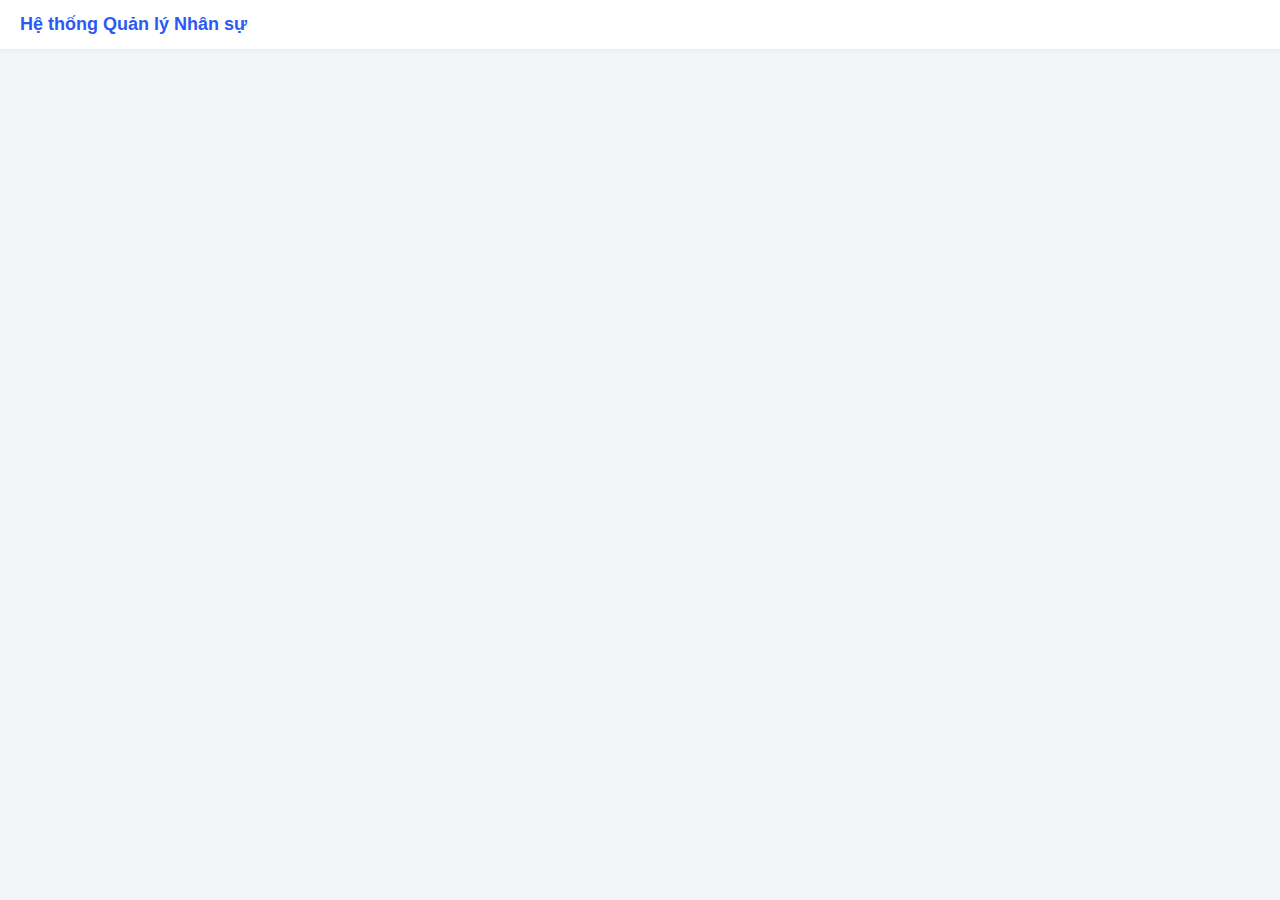
==== commit 09bd85c5: "Update hethong.html" ====
--- a/hethong.html
+++ b/hethong.html
@@ -60,11 +60,6 @@
                 </div>
             </div>
             <span id="username-display"></span>
-        </div>
-        <button class="btn-primary" id="login-btn">
-            <i class="fas fa-sign-in-alt"></i> Đăng nhập
-        </button>
-    </div>
 
     <div class="app-container">
         <div class="sidebar">
--- a/hethong.css
+++ b/hethong.css
@@ -30,10 +30,20 @@
     box-shadow: 0 2px 4px rgba(0,0,0,0.05);
 }
 
+.logo h1 {
+    font-size: 18px;
+    color: var(--primary-color);
+}
+
 .user-profile {
     display: flex;
     align-items: center;
     gap: 10px;
+}
+
+.user-avatar-container {
+    position: relative;
+    cursor: pointer;
 }
 
 .user-avatar {
@@ -41,6 +51,49 @@
     height: 40px;
     border-radius: 50%;
     object-fit: cover;
+    border: 2px solid var(--primary-color);
+    transition: transform 0.2s ease;
+}
+
+.user-avatar:hover {
+    transform: scale(1.1);
+}
+
+.user-dropdown {
+    position: absolute;
+    top: 45px;
+    right: 0;
+    background-color: white;
+    box-shadow: 0 2px 10px rgba(0,0,0,0.2);
+    border-radius: 4px;
+    width: 150px;
+    z-index: 100;
+    display: none;
+    animation: fadeIn 0.2s ease;
+}
+
+.dropdown-item {
+    padding: 10px 15px;
+    cursor: pointer;
+    transition: background-color 0.3s;
+    display: flex;
+    align-items: center;
+    gap: 8px;
+}
+
+.dropdown-item:hover {
+    background-color: #f5f5f5;
+    color: var(--primary-color);
+}
+
+.dropdown-item:first-child {
+    border-top-left-radius: 4px;
+    border-top-right-radius: 4px;
+}
+
+.dropdown-item:last-child {
+    border-bottom-left-radius: 4px;
+    border-bottom-right-radius: 4px;
 }
 
 .app-container {
@@ -72,6 +125,12 @@
     text-decoration: none;
     font-weight: 500;
     transition: background-color 0.2s, transform 0.2s, color 0.3s;
+}
+
+.sidebar-menu > li > a i {
+    margin-right: 10px;
+    width: 20px;
+    text-align: center;
 }
 
 .sidebar-menu > li > a:hover,
@@ -165,6 +224,13 @@
     border: 1px solid var(--border-color);
     border-radius: 4px;
     font-size: 14px;
+}
+
+.form-group input:focus,
+.form-group select:focus {
+    outline: none;
+    border-color: var(--primary-color);
+    box-shadow: 0 0 0 2px rgba(42, 90, 244, 0.2);
 }
 
 .btn-primary, .btn-logout {
@@ -316,10 +382,57 @@
     cursor: pointer;
     margin-right: 5px;
     font-size: 14px;
+    transition: transform 0.2s ease;
 }
 
 .btn-action:hover {
     color: #1e42c0;
+    transform: scale(1.2);
+}
+
+/* User profile info styling */
+.user-profile-info {
+    background-color: var(--card-bg);
+    border-radius: 8px;
+    box-shadow: 0 2px 8px rgba(0,0,0,0.1);
+    overflow: hidden;
+}
+
+.profile-header {
+    background-color: rgba(42, 90, 244, 0.1);
+    padding: 20px;
+    text-align: center;
+}
+
+.profile-image {
+    width: 100px;
+    height: 100px;
+    border-radius: 50%;
+    border: 3px solid white;
+    box-shadow: 0 0 0 3px var(--primary-color);
+    margin-bottom: 15px;
+}
+
+.profile-details {
+    padding: 20px;
+}
+
+.detail-item {
+    display: flex;
+    margin-bottom: 15px;
+    border-bottom: 1px solid var(--border-color);
+    padding-bottom: 10px;
+}
+
+.detail-label {
+    font-weight: 600;
+    width: 150px;
+    color: #666;
+}
+
+.detail-value {
+    flex: 1;
+    color: var(--text-color);
 }
 
 @media (max-width: 768px) {
@@ -347,6 +460,19 @@
     .dashboard-stats {
         grid-template-columns: 1fr;
     }
+    
+    .user-dropdown {
+        width: 130px;
+    }
+    
+    .detail-item {
+        flex-direction: column;
+    }
+    
+    .detail-label {
+        width: 100%;
+        margin-bottom: 5px;
+    }
 }
 
 /* Animation for sidebar menu items */
@@ -384,6 +510,6 @@
 }
 
 @keyframes fadeIn {
-    from { opacity: 0; }
-    to { opacity: 1; }
-}
+    from { opacity: 0; transform: translateY(10px); }
+    to { opacity: 1; transform: translateY(0); }
+}
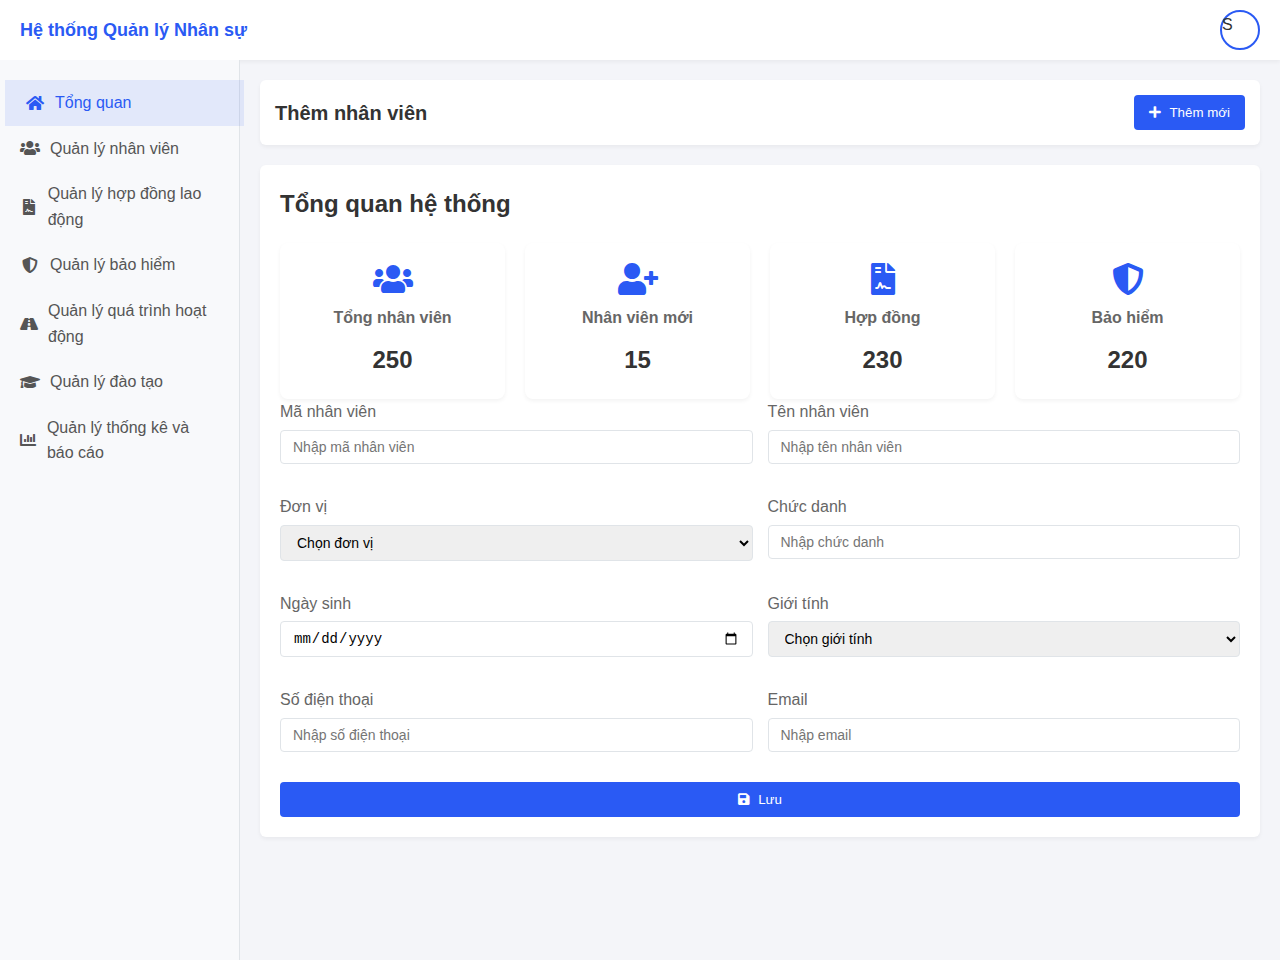
==== commit ebbdf2c8: "Update hethong.html" ====
--- a/hethong.html
+++ b/hethong.html
@@ -6,40 +6,7 @@
     <title>Hệ thống Quản lý Nhân sự</title>
     <link rel="stylesheet" href="hethong.css">
     <link rel="stylesheet" href="https://cdnjs.cloudflare.com/ajax/libs/font-awesome/5.15.4/css/all.min.css">
-    <style>
-        /* Additional styles for user avatar dropdown */
-        .user-avatar-container {
-            position: relative;
-            cursor: pointer;
-        }
-
-        .user-avatar {
-            border-radius: 50%;
-            cursor: pointer;
-        }
-
-        .user-dropdown {
-            position: absolute;
-            top: 45px;
-            right: 0;
-            background-color: white;
-            box-shadow: 0 2px 10px rgba(0,0,0,0.2);
-            border-radius: 4px;
-            width: 150px;
-            z-index: 100;
-            display: none;
-        }
-
-        .dropdown-item {
-            padding: 10px 15px;
-            cursor: pointer;
-            transition: background-color 0.3s;
-        }
-
-        .dropdown-item:hover {
-            background-color: #f5f5f5;
-        }
-    </style>
+    <link rel="stylesheet" href="hethong.js">
 </head>
 <body>
     <!-- App Header --> 
@@ -47,9 +14,9 @@
         <div class="logo">
             <h1>Hệ thống Quản lý Nhân sự</h1>
         </div>
-        <div class="user-profile" id="user-profile" style="display: none;">
-            <div class="user-avatar-container">
-                <img src="/api/placeholder/40/40" alt="Avatar" class="user-avatar" id="user-avatar">
+        <div class="user-profile">
+            <div class="user-avatar-container" id="user-avatar-container">
+                <div class="user-avatar" id="user-avatar">S</div>
                 <div class="user-dropdown" id="user-dropdown">
                     <div class="dropdown-item" id="view-user-info">
                         <i class="fas fa-user-circle"></i> Xem thông tin
@@ -59,7 +26,8 @@
                     </div>
                 </div>
             </div>
-            <span id="username-display"></span>
+        </div>
+    </div>
 
     <div class="app-container">
         <div class="sidebar">
@@ -200,6 +168,86 @@
                                         <button class="btn-action"><i class="fas fa-trash"></i></button>
                                     </td>
                                 </tr>
+                                <tr>
+                                    <td>NV003</td>
+                                    <td>Phạm Văn C</td>
+                                    <td>Phòng kinh doanh</td>
+                                    <td>Nhân viên</td>
+                                    <td>
+                                        <button class="btn-action"><i class="fas fa-edit"></i></button>
+                                        <button class="btn-action"><i class="fas fa-trash"></i></button>
+                                    </td>
+                                </tr>
+                                <tr>
+                                    <td>NV004</td>
+                                    <td>Hoàng Thị D</td>
+                                    <td>Phòng tài chính</td>
+                                    <td>Kế toán</td>
+                                    <td>
+                                        <button class="btn-action"><i class="fas fa-edit"></i></button>
+                                        <button class="btn-action"><i class="fas fa-trash"></i></button>
+                                    </td>
+                                </tr>
+                                <tr>
+                                    <td>NV005</td>
+                                    <td>Nguyễn Văn E</td>
+                                    <td>Phòng nhân sự</td>
+                                    <td>Nhân viên</td>
+                                    <td>
+                                        <button class="btn-action"><i class="fas fa-edit"></i></button>
+                                        <button class="btn-action"><i class="fas fa-trash"></i></button>
+                                    </td>
+                                </tr>
+                                <tr>
+                                    <td>NV006</td>
+                                    <td>Trần Thị F</td>
+                                    <td>Phòng kỹ thuật</td>
+                                    <td>Kỹ sư</td>
+                                    <td>
+                                        <button class="btn-action"><i class="fas fa-edit"></i></button>
+                                        <button class="btn-action"><i class="fas fa-trash"></i></button>
+                                    </td>
+                                </tr>
+                                <tr>
+                                    <td>NV007</td>
+                                    <td>Phạm Văn G</td>
+                                    <td>Phòng kinh doanh</td>
+                                    <td>Nhân viên</td>
+                                    <td>
+                                        <button class="btn-action"><i class="fas fa-edit"></i></button>
+                                        <button class="btn-action"><i class="fas fa-trash"></i></button>
+                                    </td>
+                                </tr>
+                                <tr>
+                                    <td>NV008</td>
+                                    <td>Hoàng Thị H</td>
+                                    <td>Phòng tài chính</td>
+                                    <td>Kế toán</td>
+                                    <td>
+                                        <button class="btn-action"><i class="fas fa-edit"></i></button>
+                                        <button class="btn-action"><i class="fas fa-trash"></i></button>
+                                    </td>
+                                </tr>
+                                <tr>
+                                    <td>NV009</td>
+                                    <td>Nguyễn Văn I</td>
+                                    <td>Phòng nhân sự</td>
+                                    <td>Nhân viên</td>
+                                    <td>
+                                        <button class="btn-action"><i class="fas fa-edit"></i></button>
+                                        <button class="btn-action"><i class="fas fa-trash"></i></button>
+                                    </td>
+                                </tr>
+                                <tr>
+                                    <td>NV010</td>
+                                    <td>Trần Thị J</td>
+                                    <td>Phòng kỹ thuật</td>
+                                    <td>Kỹ sư</td>
+                                    <td>
+                                        <button class="btn-action"><i class="fas fa-edit"></i></button>
+                                        <button class="btn-action"><i class="fas fa-trash"></i></button>
+                                    </td>
+                                </tr>
                             </tbody>
                         </table>
                     </div>
@@ -297,7 +345,53 @@
                 <!-- Add other sections as needed -->
                 <div id="update-profile" class="section" style="display: none;">
                     <h2>Cập nhật hồ sơ nhân viên</h2>
-                    <!-- Content will be similar to add employee form but with loaded data -->
+                    <form id="update-profile-form">
+                        <div class="form-group">
+                            <label>Mã nhân viên</label>
+                            <input type="text" placeholder="Nhập mã nhân viên" disabled>
+                        </div>
+                        <div class="form-group">
+                            <label>Tên nhân viên</label>
+                            <input type="text" placeholder="Nhập tên nhân viên">
+                        </div>
+                        <div class="form-group">
+                            <label>Đơn vị</label>
+                            <select>
+                                <option>Chọn đơn vị</option>
+                                <option>Phòng nhân sự</option>
+                                <option>Phòng kỹ thuật</option>
+                                <option>Phòng kinh doanh</option>
+                                <option>Phòng tài chính</option>
+                            </select>
+                        </div>
+                        <div class="form-group">
+                            <label>Chức danh</label>
+                            <input type="text" placeholder="Nhập chức danh">
+                        </div>
+                        <div class="form-group">
+                            <label>Ngày sinh</label>
+                            <input type="date">
+                        </div>
+                        <div class="form-group">
+                            <label>Giới tính</label>
+                            <select>
+                                <option>Chọn giới tính</option>
+                                <option>Nam</option>
+                                <option>Nữ</option>
+                            </select>
+                        </div>
+                        <div class="form-group">
+                            <label>Số điện thoại</label>
+                            <input type="tel" placeholder="Nhập số điện thoại">
+                        </div>
+                        <div class="form-group">
+                            <label>Email</label>
+                            <input type="email" placeholder="Nhập email">
+                        </div>
+                        <button type="submit" class="btn-primary">
+                            <i class="fas fa-save"></i> Cập nhật hồ sơ
+                        </button>
+                    </form>
                 </div>
 
                 <div id="view-profile" class="section" style="display: none;">
@@ -331,42 +425,396 @@
 
                 <div id="contract-info" class="section" style="display: none;">
                     <h2>Thông tin hợp đồng</h2>
-                    <!-- Contract information content -->
+                    <div class="contract-list">
+                        <table id="contract-table">
+                            <thead>
+                                <tr>
+                                    <th>Mã hợp đồng</th>
+                                    <th>Tên nhân viên</th>
+                                    <th>Chức danh</th>
+                                    <th>Ngày bắt đầu</th>
+                                    <th>Ngày kết thúc</th>
+                                    <th>Loại hợp đồng</th>
+                                    <th>Mức lương</th>
+                                    <th>Thao tác</th>
+                                </tr>
+                            </thead>
+                            <tbody>
+                                <tr>
+                                    <td>HD001</td>
+                                    <td>Nguyễn Văn A</td>
+                                    <td>Trưởng phòng</td>
+                                    <td>2023-01-01</td>
+                                    <td>2023-12-31</td>
+                                    <td>Hợp đồng chính thức</td>
+                                    <td>20,000,000</td>
+                                    <td>
+                                        <button class="btn-action"><i class="fas fa-edit"></i></button>
+                                        <button class="btn-action"><i class="fas fa-trash"></i></button>
+                                    </td>
+                                </tr>
+                                <tr>
+                                    <td>HD002</td>
+                                    <td>Trần Thị B</td>
+                                    <td>Nhân viên</td>
+                                    <td>2023-02-01</td>
+                                    <td>2023-08-31</td>
+                                    <td>Hợp đồng thử việc</td>
+                                    <td>15,000,000</td>
+                                    <td>
+                                        <button class="btn-action"><i class="fas fa-edit"></i></button>
+                                        <button class="btn-action"><i class="fas fa-trash"></i></button>
+                                    </td>
+                                </tr>
+                                <tr>
+                                    <td>HD003</td>
+                                    <td>Phạm Văn C</td>
+                                    <td>Nhân viên</td>
+                                    <td>2023-03-01</td>
+                                    <td>2023-12-31</td>
+                                    <td>Hợp đồng chính thức</td>
+                                    <td>18,000,000</td>
+                                    <td>
+                                        <button class="btn-action"><i class="fas fa-edit"></i></button>
+                                        <button class="btn-action"><i class="fas fa-trash"></i></button>
+                                    </td>
+                                </tr>
+                                <tr>
+                                    <td>HD004</td>
+                                    <td>Hoàng Thị D</td>
+                                    <td>Kế toán</td>
+                                    <td>2023-01-15</td>
+                                    <td>2023-12-15</td>
+                                    <td>Hợp đồng chính thức</td>
+                                    <td>22,000,000</td>
+                                    <td>
+                                        <button class="btn-action"><i class="fas fa-edit"></i></button>
+                                        <button class="btn-action"><i class="fas fa-trash"></i></button>
+                                    </td>
+                                </tr>
+                                <tr>
+                                    <td>HD005</td>
+                                    <td>Nguyễn Văn E</td>
+                                    <td>Nhân viên</td>
+                                    <td>2023-04-01</td>
+                                    <td>2023-10-31</td>
+                                    <td>Hợp đồng thời vụ</td>
+                                    <td>14,000,000</td>
+                                    <td>
+                                        <button class="btn-action"><i class="fas fa-edit"></i></button>
+                                        <button class="btn-action"><i class="fas fa-trash"></i></button>
+                                    </td>
+                                </tr>
+                                <tr>
+                                    <td>HD006</td>
+                                    <td>Trần Thị F</td>
+                                    <td>Kỹ sư</td>
+                                    <td>2023-05-01</td>
+                                    <td>2023-11-30</td>
+                                    <td>Hợp đồng thử việc</td>
+                                    <td>16,000,000</td>
+                                    <td>
+                                        <button class="btn-action"><i class="fas fa-edit"></i></button>
+                                        <button class="btn-action"><i class="fas fa-trash"></i></button>
+                                    </td>
+                                </tr>
+                                <tr>
+                                    <td>HD007</td>
+                                    <td>Phạm Văn G</td>
+                                    <td>Nhân viên</td>
+                                    <td>2023-06-01</td>
+                                    <td>2023-12-31</td>
+                                    <td>Hợp đồng chính thức</td>
+                                    <td>17,000,000</td>
+                                    <td>
+                                        <button class="btn-action"><i class="fas fa-edit"></i></button>
+                                        <button class="btn-action"><i class="fas fa-trash"></i></button>
+                                    </td>
+                                </tr>
+                                <tr>
+                                    <td>HD008</td>
+                                    <td>Hoàng Thị H</td>
+                                    <td>Kế toán</td>
+                                    <td>2023-07-01</td>
+                                    <td>2023-12-31</td>
+                                    <td>Hợp đồng chính thức</td>
+                                    <td>21,000,000</td>
+                                    <td>
+                                        <button class="btn-action"><i class="fas fa-edit"></i></button>
+                                        <button class="btn-action"><i class="fas fa-trash"></i></button>
+                                    </td>
+                                </tr>
+                                <tr>
+                                    <td>HD009</td>
+                                    <td>Nguyễn Văn I</td>
+                                    <td>Nhân viên</td>
+                                    <td>2023-08-01</td>
+                                    <td>2023-12-31</td>
+                                    <td>Hợp đồng thời vụ</td>
+                                    <td>13,000,000</td>
+                                    <td>
+                                        <button class="btn-action"><i class="fas fa-edit"></i></button>
+                                        <button class="btn-action"><i class="fas fa-trash"></i></button>
+                                    </td>
+                                </tr>
+                                <tr>
+                                    <td>HD010</td>
+                                    <td>Trần Thị J</td>
+                                    <td>Kỹ sư</td>
+                                    <td>2023-09-01</td>
+                                    <td>2023-12-31</td>
+                                    <td>Hợp đồng thử việc</td>
+                                    <td>19,000,000</td>
+                                    <td>
+                                        <button class="btn-action"><i class="fas fa-edit"></i></button>
+                                        <button class="btn-action"><i class="fas fa-trash"></i></button>
+                                    </td>
+                                </tr>
+                            </tbody>
+                        </table>
+                    </div>
                 </div>
                 
                 <div id="contract-update" class="section" style="display: none;">
                     <h2>Cập nhật hợp đồng</h2>
-                    <!-- Contract update form -->
+                    <form id="contract-template-form">
+                        <div class="form-group">
+                            <label>Mã hợp đồng</label>
+                            <input type="text" placeholder="Nhập mã hợp đồng">
+                        </div>
+                        <div class="form-group">
+                            <label>Tên nhân viên</label>
+                            <input type="text" placeholder="Nhập tên nhân viên">
+                        </div>
+                        <div class="form-group">
+                            <label>Chức danh</label>
+                            <input type="text" placeholder="Nhập chức danh">
+                        </div>
+                        <div class="form-group">
+                            <label>Ngày bắt đầu</label>
+                            <input type="date">
+                        </div>
+                        <div class="form-group">
+                            <label>Ngày kết thúc</label>
+                            <input type="date">
+                        </div>
+                        <div class="form-group">
+                            <label>Loại hợp đồng</label>
+                            <select>
+                                <option>Hợp đồng thử việc</option>
+                                <option>Hợp đồng chính thức</option>
+                                <option>Hợp đồng thời vụ</option>
+                            </select>
+                        </div>
+                        <div class="form-group">
+                            <label>Mức lương</label>
+                            <input type="number" placeholder="Nhập mức lương">
+                        </div>
+                        <button type="submit" class="btn-primary">
+                            <i class="fas fa-save"></i> Lưu hợp đồng
+                        </button>
+                    </form>
                 </div>
 
                 <div id="insurance-management" class="section" style="display: none;">
                     <h2>Quản lý bảo hiểm</h2>
-                    <!-- Insurance management content -->
+                    <form id="insurance-management-form">
+                        <div class="form-group">
+                            <label>Mã bảo hiểm</label>
+                            <input type="text" placeholder="Nhập mã bảo hiểm">
+                        </div>
+                        <div class="form-group">
+                            <label>Tên nhân viên</label>
+                            <input type="text" placeholder="Nhập tên nhân viên">
+                        </div>
+                        <div class="form-group">
+                            <label>Loại bảo hiểm</label>
+                            <select>
+                                <option>Bảo hiểm xã hội</option>
+                                <option>Bảo hiểm y tế</option>
+                                <option>Bảo hiểm thất nghiệp</option>
+                            </select>
+                        </div>
+                        <div class="form-group">
+                            <label>Ngày bắt đầu</label>
+                            <input type="date">
+                        </div>
+                        <div class="form-group">
+                            <label>Ngày kết thúc</label>
+                            <input type="date">
+                        </div>
+                        <button type="submit" class="btn-primary">
+                            <i class="fas fa-save"></i> Lưu bảo hiểm
+                        </button>
+                    </form>
                 </div>
 
                 <div id="benefit-management" class="section" style="display: none;">
                     <h2>Quản lý phúc lợi</h2>
-                    <!-- Benefit management content -->
+                    <form id="benefit-management-form">
+                        <div class="form-group">
+                            <label>Mã phúc lợi</label>
+                            <input type="text" placeholder="Nhập mã phúc lợi">
+                        </div>
+                        <div class="form-group">
+                            <label>Tên nhân viên</label>
+                            <input type="text" placeholder="Nhập tên nhân viên">
+                        </div>
+                        <div class="form-group">
+                            <label>Loại phúc lợi</label>
+                            <select>
+                                <option>Thưởng lễ tết</option>
+                                <option>Hỗ trợ đi lại</option>
+                                <option>Hỗ trợ ăn trưa</option>
+                            </select>
+                        </div>
+                        <div class="form-group">
+                            <label>Số tiền</label>
+                            <input type="number" placeholder="Nhập số tiền">
+                        </div>
+                        <div class="form-group">
+                            <label>Ngày cấp</label>
+                            <input type="date">
+                        </div>
+                        <button type="submit" class="btn-primary">
+                            <i class="fas fa-save"></i> Lưu phúc lợi
+                        </button>
+                    </form>
                 </div>
 
                 <div id="work-assignment" class="section" style="display: none;">
                     <h2>Quản lý công tác</h2>
-                    <!-- Work assignment content -->
+                    <form id="work-assignment-form">
+                        <div class="form-group">
+                            <label>Mã công tác</label>
+                            <input type="text" placeholder="Nhập mã công tác">
+                        </div>
+                        <div class="form-group">
+                            <label>Tên nhân viên</label>
+                            <input type="text" placeholder="Nhập tên nhân viên">
+                        </div>
+                        <div class="form-group">
+                            <label>Địa điểm công tác</label>
+                            <input type="text" placeholder="Nhập địa điểm công tác">
+                        </div>
+                        <div class="form-group">
+                            <label>Ngày bắt đầu</label>
+                            <input type="date">
+                        </div>
+                        <div class="form-group">
+                            <label>Ngày kết thúc</label>
+                            <input type="date">
+                        </div>
+                        <div class="form-group">
+                            <label>Mục đích công tác</label>
+                            <textarea placeholder="Nhập mục đích công tác"></textarea>
+                        </div>
+                        <button type="submit" class="btn-primary">
+                            <i class="fas fa-save"></i> Lưu công tác
+                        </button>
+                    </form>
                 </div>
 
                 <div id="merit-management" class="section" style="display: none;">
                     <h2>Quản lý khen thưởng</h2>
-                    <!-- Merit management content -->
+                    <form id="merit-management-form">
+                        <div class="form-group">
+                            <label>Mã khen thưởng</label>
+                            <input type="text" placeholder="Nhập mã khen thưởng">
+                        </div>
+                        <div class="form-group">
+                            <label>Tên nhân viên</label>
+                            <input type="text" placeholder="Nhập tên nhân viên">
+                        </div>
+                        <div class="form-group">
+                            <label>Loại khen thưởng</label>
+                            <select>
+                                <option>Thưởng hiệu suất</option>
+                                <option>Thưởng sáng kiến</option>
+                                <option>Thưởng dự án</option>
+                            </select>
+                        </div>
+                        <div class="form-group">
+                            <label>Số tiền</label>
+                            <input type="number" placeholder="Nhập số tiền">
+                        </div>
+                        <div class="form-group">
+                            <label>Ngày khen thưởng</label>
+                            <input type="date">
+                        </div>
+                        <button type="submit" class="btn-primary">
+                            <i class="fas fa-save"></i> Lưu khen thưởng
+                        </button>
+                    </form>
                 </div>
 
                 <div id="employee-training" class="section" style="display: none;">
                     <h2>Đào tạo nhân viên</h2>
-                    <!-- Employee training content -->
+                    <div class="table-container">
+                        <table id="employee-training-table">
+                            <thead>
+                                <tr>
+                                    <th>Mã đào tạo</th>
+                                    <th>Tên khóa học</th>
+                                    <th>Nhân viên tham gia</th>
+                                    <th>Ngày bắt đầu</th>
+                                    <th>Ngày kết thúc</th>
+                                    <th>Trạng thái</th>
+                                </tr>
+                            </thead>
+                            <tbody>
+                                <tr>
+                                    <td>DT001</td>
+                                    <td>Kỹ năng giao tiếp</td>
+                                    <td>Nguyễn Văn A</td>
+                                    <td>2023-01-10</td>
+                                    <td>2023-01-20</td>
+                                    <td>Hoàn thành</td>
+                                </tr>
+                                <tr>
+                                    <td>DT002</td>
+                                    <td>Quản lý dự án</td>
+                                    <td>Trần Thị B</td>
+                                    <td>2023-02-01</td>
+                                    <td>2023-02-15</td>
+                                    <td>Đang diễn ra</td>
+                                </tr>
+                            </tbody>
+                        </table>
+                    </div>
                 </div>
 
                 <div id="course-evaluation" class="section" style="display: none;">
                     <h2>Đánh giá chuyên môn</h2>
-                    <!-- Course evaluation content -->
+                    <div class="table-container">
+                        <table id="course-evaluation-table">
+                            <thead>
+                                <tr>
+                                    <th>Mã đánh giá</th>
+                                    <th>Tên nhân viên</th>
+                                    <th>Khóa học</th>
+                                    <th>Điểm số</th>
+                                    <th>Nhận xét</th>
+                                </tr>
+                            </thead>
+                            <tbody>
+                                <tr>
+                                    <td>DG001</td>
+                                    <td>Nguyễn Văn A</td>
+                                    <td>Kỹ năng giao tiếp</td>
+                                    <td>85</td>
+                                    <td>Tốt</td>
+                                </tr>
+                                <tr>
+                                    <td>DG002</td>
+                                    <td>Trần Thị B</td>
+                                    <td>Quản lý dự án</td>
+                                    <td>90</td>
+                                    <td>Xuất sắc</td>
+                                </tr>
+                            </tbody>
+                        </table>
+                    </div>
                 </div>
 
                 <div id="profile-report" class="section" style="display: none;">
@@ -442,6 +890,7 @@
         const userDropdown = document.getElementById('user-dropdown');
         const viewUserInfo = document.getElementById('view-user-info');
         const logoutBtn = document.getElementById('logout-btn');
+        const userAvatarContainer = document.getElementById('user-avatar-container');
 
         // Show login modal
         loginBtn.addEventListener('click', () => {
@@ -514,16 +963,9 @@
 
         // Handle logout
         logoutBtn.addEventListener('click', () => {
-            loginBtn.style.display = 'flex';
-            userProfile.style.display = 'none';
-            userDropdown.style.display = 'none';
-            
-            // Clear login state
-            sessionStorage.removeItem('loggedIn');
-            sessionStorage.removeItem('username');
-            sessionStorage.removeItem('displayName');
-            
+            sessionStorage.clear(); // Clear session storage
             alert('Đã đăng xuất!');
+            window.location.reload(); // Reload to show login screen
         });
 
         // Check login state on page load
@@ -627,6 +1069,13 @@
             showSection('employee-list');
         });
 
+        // Handle contract form submission
+        document.getElementById('contract-template-form').addEventListener('submit', function(e) {
+            e.preventDefault();
+            alert('Đã lưu mẫu hợp đồng!');
+            showSection('contract-info');
+        });
+
         // Add event listeners for other forms as needed
         if (document.getElementById('create-account-form')) {
             document.getElementById('create-account-form').addEventListener('submit', function(e) {
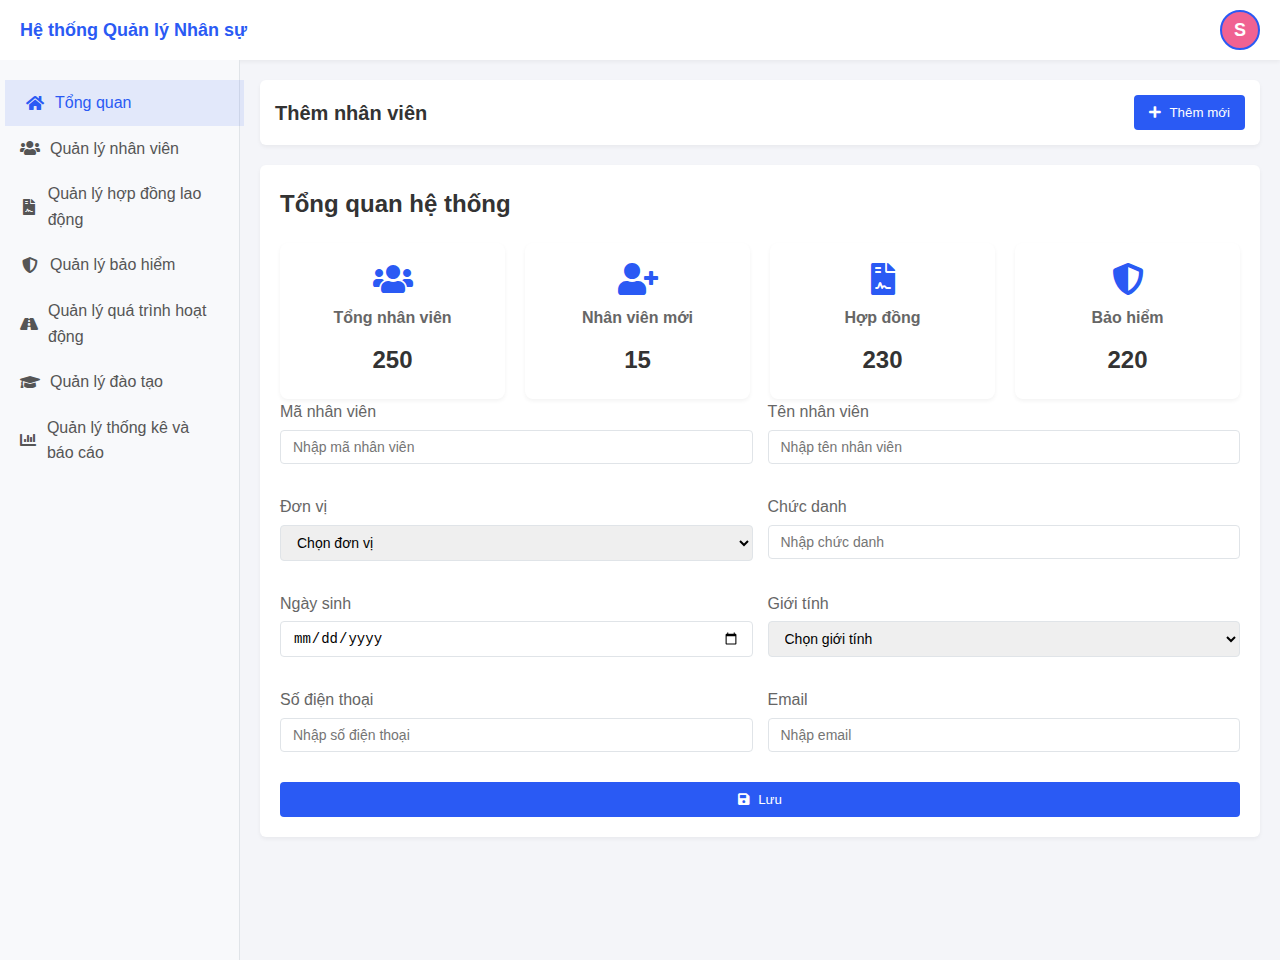
==== commit 3eb30e9b: "Update hethong.html" ====
--- a/hethong.html
+++ b/hethong.html
@@ -818,6 +818,127 @@
                 </div>
 
                 <div id="profile-report" class="section" style="display: none;">
+                    <h2>Báo cáo hồ sơ nhân viên</h2>
+                    <form id="profile-report-form">
+                        <div class="form-group">
+                            <label>Loại báo cáo</label>
+                            <select>
+                                <option>Báo cáo nhân viên mới</option>
+                                <option>Báo cáo nhân viên nghỉ việc</option>
+                                <option>Báo cáo thông tin cá nhân</option>
+                                <option>Báo cáo thống kê số lượng nhân viên</option>
+                            </select>
+                        </div>
+                        <div class="form-group">
+                            <label>Tiêu chí tìm kiếm</label>
+                            <input type="text" placeholder="Nhập tiêu chí (ví dụ: phòng ban, vị trí,...)">
+                        </div>
+                        <button type="submit" class="btn-primary">
+                            <i class="fas fa-search"></i> Tìm kiếm
+                        </button>
+                    </form>
+                    <div class="report-container">
+                        <!-- Report content will be dynamically generated -->
+                    </div>
+                </div>
+
+                <div id="meeting-report" class="section" style="display: none;">
+                    <h2>Báo cáo hợp đồng lao động</h2>
+                    <form id="meeting-report-form">
+                        <div class="form-group">
+                            <label>Loại báo cáo</label>
+                            <select>
+                                <option>Báo cáo hợp đồng sắp hết hạn</option>
+                                <option>Báo cáo hợp đồng theo loại hình</option>
+                                <option>Báo cáo thống kê số lượng hợp đồng</option>
+                            </select>
+                        </div>
+                        <div class="form-group">
+                            <label>Tiêu chí tìm kiếm</label>
+                            <input type="text" placeholder="Nhập tiêu chí (ví dụ: số ngày còn lại, loại hợp đồng,...)">
+                        </div>
+                        <button type="submit" class="btn-primary">
+                            <i class="fas fa-search"></i> Tìm kiếm
+                        </button>
+                    </form>
+                    <div class="report-container">
+                        <!-- Report content will be dynamically generated -->
+                    </div>
+                </div>
+
+                <div id="salary-report" class="section" style="display: none;">
+                    <h2>Báo cáo bảo hiểm và phúc lợi</h2>
+                    <form id="salary-report-form">
+                        <div class="form-group">
+                            <label>Loại báo cáo</label>
+                            <select>
+                                <option>Báo cáo tình trạng tham gia bảo hiểm</option>
+                                <option>Báo cáo hưởng các chế độ phúc lợi</option>
+                                <option>Báo cáo thống kê chi phí bảo hiểm và phúc lợi</option>
+                            </select>
+                        </div>
+                        <div class="form-group">
+                            <label>Tiêu chí tìm kiếm</label>
+                            <input type="text" placeholder="Nhập tiêu chí (ví dụ: loại bảo hiểm, khoảng thời gian,...)">
+                        </div>
+                        <button type="submit" class="btn-primary">
+                            <i class="fas fa-search"></i> Tìm kiếm
+                        </button>
+                    </form>
+                    <div class="report-container">
+                        <!-- Report content will be dynamically generated -->
+                    </div>
+                </div>
+
+                <div id="activity-report" class="section" style="display: none;">
+                    <h2>Báo cáo hoạt động nhân viên</h2>
+                    <form id="activity-report-form">
+                        <div class="form-group">
+                            <label>Loại báo cáo</label>
+                            <select>
+                                <option>Báo cáo tiến độ công việc</option>
+                                <option>Báo cáo đánh giá hiệu suất</option>
+                                <option>Báo cáo thống kê số giờ làm việc</option>
+                            </select>
+                        </div>
+                        <div class="form-group">
+                            <label>Tiêu chí tìm kiếm</label>
+                            <input type="text" placeholder="Nhập tiêu chí (ví dụ: dự án, phòng ban, khoảng thời gian,...)">
+                        </div>
+                        <button type="submit" class="btn-primary">
+                            <i class="fas fa-search"></i> Tìm kiếm
+                        </button>
+                    </form>
+                    <div class="report-container">
+                        <!-- Report content will be dynamically generated -->
+                    </div>
+                </div>
+
+                <div id="training-report" class="section" style="display: none;">
+                    <h2>Báo cáo đào tạo nhân viên</h2>
+                    <form id="training-report-form">
+                        <div class="form-group">
+                            <label>Loại báo cáo</label>
+                            <select>
+                                <option>Báo cáo kết quả đào tạo</option>
+                                <option>Báo cáo thống kê chi phí đào tạo</option>
+                                <option>Báo cáo kế hoạch đào tạo</option>
+                            </select>
+                        </div>
+                        <div class="form-group">
+                            <label>Tiêu chí tìm kiếm</label>
+                            <input type="text" placeholder="Nhập tiêu chí (ví dụ: khóa đào tạo, khoảng thời gian,...)">
+                        </div>
+                        <button type="submit" class="btn-primary">
+                            <i class="fas fa-search"></i> Tìm kiếm
+                        </button>
+                    </form>
+                    <div class="report-container">
+                        <!-- Report content will be dynamically generated -->
+                    </div>
+                </div>
+
+                <div id="profile-report" class="section" style="display: none;">
                     <h2>Báo cáo hồ sơ</h2>
                     <!-- Profile report content -->
                 </div>
--- a/hethong.css
+++ b/hethong.css
@@ -513,3 +513,110 @@
     from { opacity: 0; transform: translateY(10px); }
     to { opacity: 1; transform: translateY(0); }
 }
+    /* Additional styles for user avatar dropdown */
+    .user-avatar-container {
+        position: relative;
+        cursor: pointer;
+    }
+
+    .user-avatar {
+        border-radius: 50%;
+        cursor: pointer;
+    }
+
+    .user-dropdown {
+        position: absolute;
+        top: 45px;
+        right: 0;
+        background-color: white;
+        box-shadow: 0 2px 10px rgba(0,0,0,0.2);
+        border-radius: 4px;
+        width: 150px;
+        z-index: 100;
+        display: none;
+    }
+
+    .dropdown-item {
+        padding: 10px 15px;
+        cursor: pointer;
+        transition: background-color 0.3s;
+    }
+
+    .dropdown-item:hover {
+        background-color: #f5f5f5;
+    }
+    .user-avatar-container {
+        position: relative;
+        cursor: pointer;
+    }
+
+    .user-avatar {
+        border-radius: 50%;
+        width: 40px;
+        height: 40px;
+        background-color: #f06292;
+        color: white;
+        display: flex;
+        align-items: center;
+        justify-content: center;
+        font-size: 18px;
+        font-weight: bold;
+        text-transform: uppercase;
+    }
+
+    .user-dropdown {
+        position: absolute;
+        top: 50px;
+        right: 0;
+        background-color: white;
+        box-shadow: 0 2px 10px rgba(0, 0, 0, 0.2);
+        border-radius: 4px;
+        width: 150px;
+        z-index: 100;
+        display: none;
+    }
+
+    .dropdown-item {
+        padding: 10px 15px;
+        cursor: pointer;
+        transition: background-color 0.3s;
+    }
+
+    .dropdown-item:hover {
+        background-color: #f5f5f5;
+    }
+    .dropdown-item:first-child {
+        border-top-left-radius: 4px;
+        border-top-right-radius: 4px;
+    }
+    .user-avatar-container {
+        position: relative;
+        cursor: pointer;
+    }
+    
+    .user-avatar {
+        width: 40px;
+        height: 40px;
+        border-radius: 50%;
+    }
+    
+    .user-dropdown {
+        display: none;
+        position: absolute;
+        top: 45px;
+        right: 0;
+        background-color: white;
+        border: 1px solid #ddd;
+        box-shadow: 0 2px 5px rgba(0,0,0,0.1);
+        z-index: 100;
+    }
+    
+    .dropdown-item {
+        padding: 10px 15px;
+        cursor: pointer;
+        white-space: nowrap;
+    }
+    
+    .dropdown-item:hover {
+        background-color: #f0f0f0;
+    }
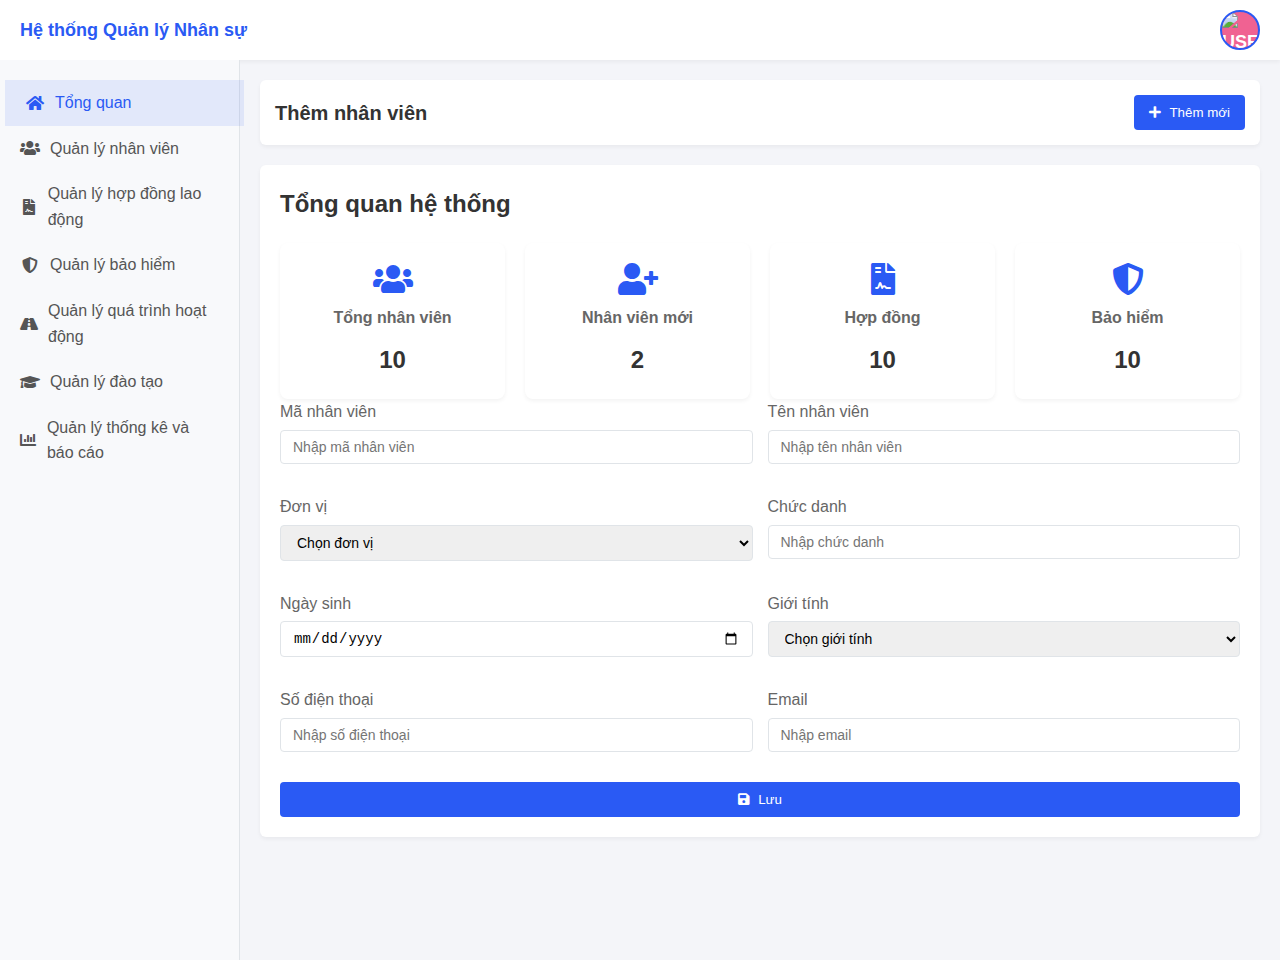
==== commit 79358497: "Update hethong.html" ====
--- a/hethong.html
+++ b/hethong.html
@@ -7,6 +7,7 @@
     <link rel="stylesheet" href="hethong.css">
     <link rel="stylesheet" href="https://cdnjs.cloudflare.com/ajax/libs/font-awesome/5.15.4/css/all.min.css">
     <link rel="stylesheet" href="hethong.js">
+   
 </head>
 <body>
     <!-- App Header --> 
@@ -16,16 +17,19 @@
         </div>
         <div class="user-profile">
             <div class="user-avatar-container" id="user-avatar-container">
-                <div class="user-avatar" id="user-avatar">S</div>
-                <div class="user-dropdown" id="user-dropdown">
-                    <div class="dropdown-item" id="view-user-info">
-                        <i class="fas fa-user-circle"></i> Xem thông tin
-                    </div>
-                    <div class="dropdown-item" id="logout-btn">
-                        <i class="fas fa-sign-out-alt"></i> Đăng xuất
-                    </div>
-                </div>
-            </div>
+                <img src="avatar.jpg" alt="User Avatar" class="user-avatar" id="user-avatar">
+                <div class="user-dropdown" id="user-dropdown" style="display: none;">
+                    <div class="dropdown-item" id="profile-option">
+                        <i class="fas fa-user"></i> Profile
+                    </div>
+                    <div class="dropdown-item" id="settings-option">
+                        <i class="fas fa-cog"></i> Settings
+                    </div>
+                    <div class="dropdown-item" id="logout-option">
+                        <i class="fas fa-sign-out-alt"></i> Logout
+                    </div>
+                </div>
+            </div>  
         </div>
     </div>
 
@@ -113,22 +117,22 @@
                         <div class="stat-card">
                             <i class="fas fa-users"></i>
                             <h3>Tổng nhân viên</h3>
-                            <p>250</p>
+                            <p>10</p> <!-- Updated to match the number of employees in the code -->
                         </div>
                         <div class="stat-card">
                             <i class="fas fa-user-plus"></i>
                             <h3>Nhân viên mới</h3>
-                            <p>15</p>
+                            <p>2</p> <!-- Updated to reflect the number of new employees -->
                         </div>
                         <div class="stat-card">
                             <i class="fas fa-file-contract"></i>
                             <h3>Hợp đồng</h3>
-                            <p>230</p>
+                            <p>10</p> <!-- Updated to match the number of contracts in the code -->
                         </div>
                         <div class="stat-card">
                             <i class="fas fa-shield-alt"></i>
                             <h3>Bảo hiểm</h3>
-                            <p>220</p>
+                            <p>10</p> <!-- Updated to reflect the number of employees with insurance -->
                         </div>
                     </div>
                 </div>
@@ -396,31 +400,31 @@
 
                 <div id="view-profile" class="section" style="display: none;">
                     <h2>Xem thông tin nhân viên</h2>
-                    <!-- Content will be a read-only view of employee data -->
                     <div class="user-profile-info">
                         <div class="profile-header">
-                            <img src="/api/placeholder/100/100" alt="Profile Image" class="profile-image">
-                            <h3 id="profile-name">Tên người dùng</h3>
+                            <img src="images/avatar.jpg" class="profile-image" style="width: 100px; height: 100px; border-radius: 50%; object-fit: cover;">
+                            <h3 id="profile-name">Sơn Nguyễn</h3>
                         </div>
                         <div class="profile-details">
                             <div class="detail-item">
                                 <span class="detail-label">Tên đăng nhập:</span>
-                                <span class="detail-value" id="profile-username"></span>
+                                <span class="detail-value" id="profile-username">Nguyễn Thành Sơn</span>
                             </div>
                             <div class="detail-item">
                                 <span class="detail-label">Chức vụ:</span>
-                                <span class="detail-value" id="profile-role"></span>
+                                <span class="detail-value" id="profile-role">Trưởng phòng IT</span>
                             </div>
                             <div class="detail-item">
                                 <span class="detail-label">Email:</span>
-                                <span class="detail-value" id="profile-email"></span>
+                                <span class="detail-value" id="profile-email">sonnguyenthanh1205@gmail.com</span>
                             </div>
                             <div class="detail-item">
                                 <span class="detail-label">Phòng ban:</span>
-                                <span class="detail-value" id="profile-department"></span>
+                                <span class="detail-value" id="profile-department">Kỹ thuật</span>
                             </div>
                         </div>
                     </div>
+                </div>
                 </div>
 
                 <div id="contract-info" class="section" style="display: none;">
@@ -444,8 +448,8 @@
                                     <td>HD001</td>
                                     <td>Nguyễn Văn A</td>
                                     <td>Trưởng phòng</td>
-                                    <td>2023-01-01</td>
-                                    <td>2023-12-31</td>
+                                    <td>2024-01-01</td>
+                                    <td>2025-12-31</td>
                                     <td>Hợp đồng chính thức</td>
                                     <td>20,000,000</td>
                                     <td>
@@ -457,21 +461,20 @@
                                     <td>HD002</td>
                                     <td>Trần Thị B</td>
                                     <td>Nhân viên</td>
-                                    <td>2023-02-01</td>
-                                    <td>2023-08-31</td>
+                                    <td>2024-02-01</td>
+                                    <td>2025-06-30</td>
                                     <td>Hợp đồng thử việc</td>
                                     <td>15,000,000</td>
                                     <td>
-                                        <button class="btn-action"><i class="fas fa-edit"></i></button>
-                                        <button class="btn-action"><i class="fas fa-trash"></i></button>
+                                        <span class="status pending">Đã kết thúc</span>
                                     </td>
                                 </tr>
                                 <tr>
                                     <td>HD003</td>
                                     <td>Phạm Văn C</td>
                                     <td>Nhân viên</td>
-                                    <td>2023-03-01</td>
-                                    <td>2023-12-31</td>
+                                    <td>2024-03-01</td>
+                                    <td>2025-12-31</td>
                                     <td>Hợp đồng chính thức</td>
                                     <td>18,000,000</td>
                                     <td>
@@ -483,8 +486,8 @@
                                     <td>HD004</td>
                                     <td>Hoàng Thị D</td>
                                     <td>Kế toán</td>
-                                    <td>2023-01-15</td>
-                                    <td>2023-12-15</td>
+                                    <td>2024-01-15</td>
+                                    <td>2025-12-15</td>
                                     <td>Hợp đồng chính thức</td>
                                     <td>22,000,000</td>
                                     <td>
@@ -496,21 +499,20 @@
                                     <td>HD005</td>
                                     <td>Nguyễn Văn E</td>
                                     <td>Nhân viên</td>
-                                    <td>2023-04-01</td>
-                                    <td>2023-10-31</td>
+                                    <td>2024-04-01</td>
+                                    <td>2025-03-31</td>
                                     <td>Hợp đồng thời vụ</td>
                                     <td>14,000,000</td>
                                     <td>
-                                        <button class="btn-action"><i class="fas fa-edit"></i></button>
-                                        <button class="btn-action"><i class="fas fa-trash"></i></button>
+                                        <span class="status pending">Đã kết thúc</span>
                                     </td>
                                 </tr>
                                 <tr>
                                     <td>HD006</td>
                                     <td>Trần Thị F</td>
                                     <td>Kỹ sư</td>
-                                    <td>2023-05-01</td>
-                                    <td>2023-11-30</td>
+                                    <td>2024-05-01</td>
+                                    <td>2025-11-30</td>
                                     <td>Hợp đồng thử việc</td>
                                     <td>16,000,000</td>
                                     <td>
@@ -522,8 +524,8 @@
                                     <td>HD007</td>
                                     <td>Phạm Văn G</td>
                                     <td>Nhân viên</td>
-                                    <td>2023-06-01</td>
-                                    <td>2023-12-31</td>
+                                    <td>2024-06-01</td>
+                                    <td>2025-12-31</td>
                                     <td>Hợp đồng chính thức</td>
                                     <td>17,000,000</td>
                                     <td>
@@ -535,8 +537,8 @@
                                     <td>HD008</td>
                                     <td>Hoàng Thị H</td>
                                     <td>Kế toán</td>
-                                    <td>2023-07-01</td>
-                                    <td>2023-12-31</td>
+                                    <td>2024-07-01</td>
+                                    <td>2025-12-31</td>
                                     <td>Hợp đồng chính thức</td>
                                     <td>21,000,000</td>
                                     <td>
@@ -548,8 +550,8 @@
                                     <td>HD009</td>
                                     <td>Nguyễn Văn I</td>
                                     <td>Nhân viên</td>
-                                    <td>2023-08-01</td>
-                                    <td>2023-12-31</td>
+                                    <td>2024-08-01</td>
+                                    <td>2025-12-31</td>
                                     <td>Hợp đồng thời vụ</td>
                                     <td>13,000,000</td>
                                     <td>
@@ -561,8 +563,8 @@
                                     <td>HD010</td>
                                     <td>Trần Thị J</td>
                                     <td>Kỹ sư</td>
-                                    <td>2023-09-01</td>
-                                    <td>2023-12-31</td>
+                                    <td>2024-09-01</td>
+                                    <td>2025-12-31</td>
                                     <td>Hợp đồng thử việc</td>
                                     <td>19,000,000</td>
                                     <td>
@@ -862,7 +864,21 @@
                         </button>
                     </form>
                     <div class="report-container">
-                        <!-- Report content will be dynamically generated -->
+                        <table id="expiring-contracts-table" style="display: none;">
+                            <thead>
+                                <tr>
+                                    <th>Mã NV</th>
+                                    <th>Họ tên</th>
+                                    <th>Chức danh</th>
+                                    <th>Ngày bắt đầu</th>
+                                    <th>Ngày kết thúc</th>
+                                    <th>Loại hợp đồng</th>
+                                </tr>
+                            </thead>
+                            <tbody>
+                                <!-- Rows will be dynamically generated -->
+                            </tbody>
+                        </table>
                     </div>
                 </div>
 
@@ -1021,6 +1037,17 @@
         // Close login modal
         closeModal.addEventListener('click', () => {
             loginModal.classList.remove('show');
+        });
+
+        // Toggle dropdown visibility
+        userAvatar.addEventListener('click', (e) => {
+            e.stopPropagation(); // Prevent click from propagating to document
+            userDropdown.style.display = userDropdown.style.display === 'block' ? 'none' : 'block';
+        });
+
+        // Close dropdown when clicking outside
+        document.addEventListener('click', () => {
+            userDropdown.style.display = 'none';
         });
 
         // Toggle dropdown when clicking on avatar
@@ -1204,6 +1231,39 @@
                 alert('Đã tạo tài khoản thành công!');
             });
         }
+
+        document.getElementById('meeting-report-form').addEventListener('submit', function (e) {
+            e.preventDefault();
+            const table = document.getElementById('expiring-contracts-table');
+            const tbody = table.querySelector('tbody');
+
+            // Clear existing rows
+            tbody.innerHTML = '';
+
+            // Mock data for demonstration
+            const expiringContracts = [
+                { id: 'NV001', name: 'Nguyễn Văn A', position: 'Trưởng phòng', startDate: '2023-01-01', endDate: '2023-12-01', type: 'Chính thức' },
+                { id: 'NV002', name: 'Trần Thị B', position: 'Nhân viên', startDate: '2023-02-01', endDate: '2023-12-05', type: 'Thử việc' }
+            ];
+
+            // Populate table with data
+            expiringContracts.forEach(contract => {
+                const row = document.createElement('tr');
+                row.innerHTML = `
+                    <td>${contract.id}</td>
+                    <td>${contract.name}</td>
+                    <td>${contract.position}</td>
+                    <td>${contract.startDate}</td>
+                    <td>${contract.endDate}</td>
+                    <td>${contract.type}</td>
+                `;
+                tbody.appendChild(row);
+            });
+
+            // Show the table
+            table.style.display = 'table';
+        });
     </script>
 </body>
 </html>
+
